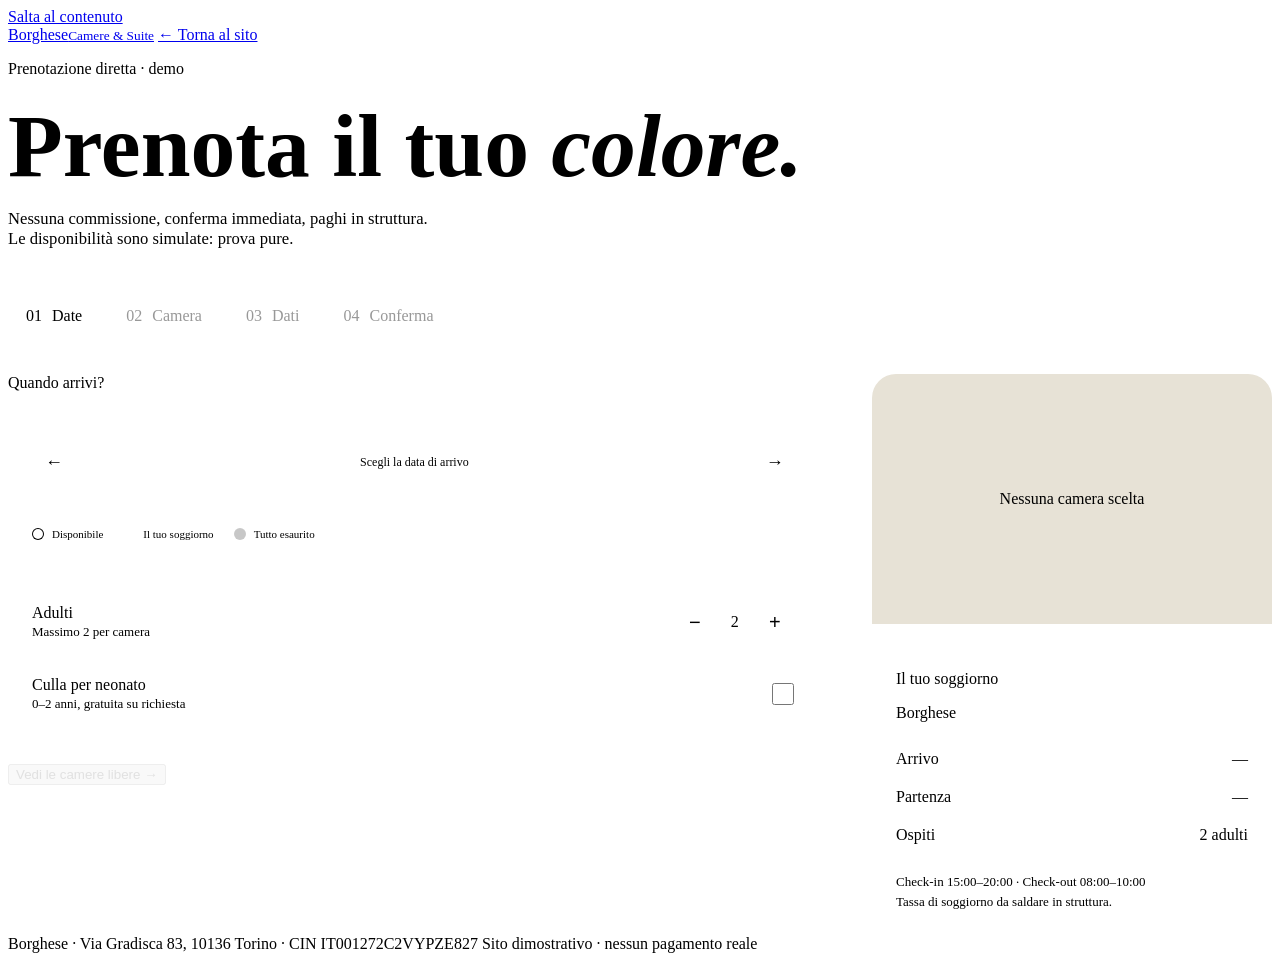
==== prenota.html @ 294fc228 "feat: add simulated direct booking flow and owner panel - 4-step booking: two-month availability cal" ====
<!doctype html>
<html lang="it">
<head>
  <meta charset="utf-8">
  <meta name="viewport" content="width=device-width, initial-scale=1">
  <title>Prenota diretto — Borghese, Torino</title>
  <meta name="description" content="Prenota direttamente una camera da Borghese a Torino: disponibilità in tempo reale, nessuna commissione, conferma immediata.">
  <meta name="theme-color" content="#f3efe6">
  <link rel="icon" href="assets/favicon.svg" type="image/svg+xml">
  <link rel="preconnect" href="https://fonts.googleapis.com">
  <link rel="preconnect" href="https://fonts.gstatic.com" crossorigin>
  <link href="https://fonts.googleapis.com/css2?family=Geist:wght@300..700&family=Geist+Mono:wght@400;500&family=Instrument+Serif:ital@0;1&display=swap" rel="stylesheet">
  <link rel="stylesheet" href="assets/css/style.css">
  <link rel="stylesheet" href="assets/css/booking.css">
  <script>document.documentElement.classList.add("js")</script>
</head>
<body class="page-booking">
  <a class="skip" href="#main">Salta al contenuto</a>
  <header class="nav is-scrolled" data-nav>
    <span class="led nav__progress" style="--p:1"></span>
    <a class="nav__logo" href="./">Borghese<small>Camere &amp; Suite</small></a>
    <a class="btn btn--ghost" href="./">← Torna al sito</a>
  </header>

  <main id="main" class="booking">
    <header class="booking__head">
      <p class="eyebrow">Prenotazione diretta · demo</p>
      <h1 class="display">Prenota il tuo <em>colore.</em></h1>
      <p class="booking__sub">Nessuna commissione, conferma immediata, paghi in struttura. Le disponibilità sono simulate: prova pure.</p>
    </header>

    <ol class="stepper" aria-label="Passaggi della prenotazione">
      <li><button type="button" data-goto="1" aria-current="step"><span class="mono">01</span> Date</button></li>
      <li><button type="button" data-goto="2" disabled><span class="mono">02</span> Camera</button></li>
      <li><button type="button" data-goto="3" disabled><span class="mono">03</span> Dati</button></li>
      <li><button type="button" data-goto="4" disabled><span class="mono">04</span> Conferma</button></li>
    </ol>

    <div class="booking__grid">
      <div class="booking__steps">
        <!-- STEP 1 -->
        <section class="step" data-step="1" aria-labelledby="s1-title">
          <h2 id="s1-title" class="step__title" tabindex="-1">Quando arrivi?</h2>
          <div class="cal" data-cal>
            <div class="cal__nav">
              <button type="button" class="cal__arrow" data-cal-prev aria-label="Mese precedente">←</button>
              <p class="cal__hint mono" data-cal-hint aria-live="polite">Scegli la data di arrivo</p>
              <button type="button" class="cal__arrow" data-cal-next aria-label="Mese successivo">→</button>
            </div>
            <div class="cal__months" data-cal-months></div>
            <ul class="cal__legend mono">
              <li><i class="lg lg--free"></i>Disponibile</li>
              <li><i class="lg lg--sel"></i>Il tuo soggiorno</li>
              <li><i class="lg lg--full"></i>Tutto esaurito</li>
            </ul>
          </div>

          <div class="guests">
            <div class="guests__row">
              <div>
                <p class="guests__label">Adulti</p>
                <p class="guests__help">Massimo 2 per camera</p>
              </div>
              <div class="stepper-num" role="group" aria-label="Numero di adulti">
                <button type="button" data-adults="-1" aria-label="Meno un adulto">−</button>
                <output data-adults-out aria-live="polite">2</output>
                <button type="button" data-adults="1" aria-label="Più un adulto">+</button>
              </div>
            </div>
            <label class="guests__row guests__row--check">
              <span><span class="guests__label">Culla per neonato</span><span class="guests__help">0–2 anni, gratuita su richiesta</span></span>
              <input type="checkbox" data-crib>
            </label>
          </div>

          <div class="step__actions">
            <button class="btn btn--xl" type="button" data-next="2" disabled>Vedi le camere libere <span aria-hidden="true">→</span></button>
          </div>
        </section>

        <!-- STEP 2 -->
        <section class="step" data-step="2" aria-labelledby="s2-title" hidden>
          <h2 id="s2-title" class="step__title" tabindex="-1">Scegli la camera</h2>
          <p class="step__lead" data-rooms-lead></p>
          <div class="rooms-pick" data-rooms-pick role="radiogroup" aria-labelledby="s2-title"></div>
          <p class="field__error" data-room-error role="alert"></p>
          <div class="step__actions">
            <button class="btn btn--ghost" type="button" data-goto="1">← Date</button>
            <button class="btn btn--xl" type="button" data-next="3" disabled>Continua <span aria-hidden="true">→</span></button>
          </div>
        </section>

        <!-- STEP 3 -->
        <section class="step" data-step="3" aria-labelledby="s3-title" hidden>
          <h2 id="s3-title" class="step__title" tabindex="-1">I tuoi dati</h2>
          <form class="form" data-form novalidate>
            <div class="field"><label for="f-first">Nome</label><input id="f-first" name="firstName" autocomplete="given-name" required><p class="field__error" data-error="firstName"></p></div>
            <div class="field"><label for="f-last">Cognome</label><input id="f-last" name="lastName" autocomplete="family-name" required><p class="field__error" data-error="lastName"></p></div>
            <div class="field"><label for="f-email">Email</label><input id="f-email" name="email" type="email" autocomplete="email" required><p class="field__error" data-error="email"></p></div>
            <div class="field"><label for="f-phone">Telefono</label><input id="f-phone" name="phone" type="tel" autocomplete="tel" placeholder="+39 …" required><p class="field__error" data-error="phone"></p></div>
            <div class="field"><label for="f-arrival">Orario di arrivo</label>
              <select id="f-arrival" name="arrival">
                <option value="15:00–16:00">15:00 – 16:00</option><option value="16:00–17:00">16:00 – 17:00</option><option value="17:00–18:00" selected>17:00 – 18:00</option><option value="18:00–19:00">18:00 – 19:00</option><option value="19:00–20:00">19:00 – 20:00</option><option value="dopo le 20:00">Dopo le 20:00 (da concordare)</option>
              </select>
            </div>
            <fieldset class="field field--full pay">
              <legend>Pagamento</legend>
              <label class="pay__opt"><input type="radio" name="payment" value="struttura" checked><span><b>In struttura</b><small>Contanti o carta al check-in</small></span></label>
              <label class="pay__opt"><input type="radio" name="payment" value="bonifico"><span><b>Bonifico anticipato</b><small>Ricevi l'IBAN via email</small></span></label>
            </fieldset>
            <div class="field field--full"><label for="f-notes">Richieste (facoltativo)</label><textarea id="f-notes" name="notes" rows="3" placeholder="Es. arrivo per un concerto all'Inalpi Arena, culla, check-in tardivo…"></textarea></div>
            <p class="field__error field--full" data-error="dates" role="alert"></p>
            <div class="step__actions field--full">
              <button class="btn btn--ghost" type="button" data-goto="2">← Camera</button>
              <button class="btn btn--xl btn--led" type="submit">Conferma prenotazione <span aria-hidden="true">→</span></button>
            </div>
          </form>
        </section>

        <!-- STEP 4 -->
        <section class="step step--done" data-step="4" aria-labelledby="s4-title" hidden tabindex="-1">
          <p class="eyebrow">Prenotazione confermata</p>
          <h2 id="s4-title" class="display" data-done-title>Grazie.</h2>
          <div class="ticket" data-ticket></div>
          <div class="step__actions">
            <a class="btn" href="#" data-ics download="borghese-prenotazione.ics">Aggiungi al calendario</a>
            <a class="btn btn--ghost" href="gestione.html">Vedi nel pannello gestore</a>
            <a class="btn btn--ghost" href="./">Torna al sito</a>
          </div>
        </section>
      </div>

      <aside class="summary" aria-label="Riepilogo" data-summary>
        <div class="summary__media" data-sum-media><span class="mono">Nessuna camera scelta</span></div>
        <div class="summary__body">
          <p class="eyebrow" data-sum-type>Il tuo soggiorno</p>
          <p class="summary__room" data-sum-room>Borghese</p>
          <dl class="summary__rows">
            <div><dt>Arrivo</dt><dd data-sum-in>—</dd></div>
            <div><dt>Partenza</dt><dd data-sum-out>—</dd></div>
            <div><dt>Ospiti</dt><dd data-sum-guests>2 adulti</dd></div>
          </dl>
          <div class="summary__price" data-sum-price hidden>
            <div class="summary__line"><span data-sum-nights></span><span data-sum-sub></span></div>
            <div class="summary__line summary__line--portal"><span>Sui portali</span><s data-sum-portal></s></div>
            <div class="summary__total"><span>Totale</span><b data-sum-total></b></div>
            <p class="summary__save"><span class="led"></span><span data-sum-save></span></p>
          </div>
          <p class="summary__note">Check-in 15:00–20:00 · Check-out 08:00–10:00<br>Tassa di soggiorno da saldare in struttura.</p>
        </div>
      </aside>
    </div>
  </main>

  <footer class="footer footer--slim">
    <div class="footer__bottom mono">
      <span>Borghese · Via Gradisca 83, 10136 Torino · CIN IT001272C2VYPZE827</span>
      <span>Sito dimostrativo · nessun pagamento reale</span>
    </div>
  </footer>

  <script src="https://cdn.jsdelivr.net/npm/gsap@3.13.0/dist/gsap.min.js" defer></script>
  <script type="module" src="assets/js/booking.js"></script>
</body>
</html>
---- assets/css/booking.css ----
/* Prenotazione (prenota.html) e area gestore (gestione.html) */
.page-booking { --range: color-mix(in srgb, var(--ink) 9%, transparent); }
.btn:disabled { opacity: 0.35; cursor: not-allowed; transform: none; }
.booking, .admin { max-width: 1440px; margin: 0 auto; padding: calc(var(--nav-h) + 7vh) var(--gutter) 10vh; }
.booking__head .display, .admin__head .display { margin: 14px 0 12px; font-size: clamp(52px, 7vw, 112px); }
.booking__sub { max-width: 52ch; margin: 0; color: var(--soft); font-size: clamp(16px, 1.3vw, 19px); }

.stepper { display: flex; flex-wrap: wrap; gap: 8px; margin: 5vh 0 4vh; padding: 0; list-style: none; }
.stepper button { display: inline-flex; align-items: center; gap: 10px; min-height: 44px; padding: 0 18px; border: 1px solid var(--line); border-radius: 99px; background: transparent; color: inherit; font: 500 14px var(--sans); cursor: pointer; transition: background-color 0.3s, color 0.3s; }
.stepper button[aria-current="step"] { border-color: var(--ink); background: var(--ink); color: var(--paper); }
.stepper button:disabled { opacity: 0.4; cursor: not-allowed; }

.booking__grid { display: grid; grid-template-columns: minmax(0, 1fr) minmax(300px, 400px); gap: 4vw; align-items: start; }
.step__title { margin: 0 0 24px; font: 400 clamp(36px, 4vw, 56px) / 1 var(--serif); outline: none; }
.step__lead { margin: -10px 0 24px; color: var(--soft); }
.step__actions { display: flex; flex-wrap: wrap; align-items: center; gap: 12px; margin-top: 32px; }

/* ---------- calendario */
.cal, .guests { border: 1px solid var(--line); border-radius: 24px; background: var(--paper-2); }
.cal { padding: 24px; }
.cal__nav { display: flex; align-items: center; justify-content: space-between; gap: 12px; }
.cal__arrow { width: 44px; height: 44px; border: 1px solid var(--line); border-radius: 50%; background: transparent; color: inherit; font-size: 18px; cursor: pointer; }
.cal__arrow:disabled { opacity: 0.3; cursor: not-allowed; }
.cal__hint { margin: 0; font-size: 12px; text-align: center; }
.cal__filter { display: flex; flex-wrap: wrap; align-items: center; gap: 8px; margin: 16px 0 0; font-size: 14px; }
.cal__filter i { width: 12px; height: 12px; border-radius: 50%; box-shadow: inset 0 0 0 1px var(--line); }
.cal__filter button { min-height: 44px; padding: 0 4px; border: 0; background: none; color: inherit; font: inherit; text-decoration: underline; cursor: pointer; }
.cal__months { display: grid; grid-template-columns: repeat(auto-fit, minmax(250px, 1fr)); gap: 36px; margin-top: 20px; }
.month__title { margin: 0 0 14px; font: 400 26px/1 var(--serif); text-transform: capitalize; }
.month__grid { display: grid; grid-template-columns: repeat(7, 1fr); row-gap: 2px; }
.month__grid span { padding-bottom: 8px; color: var(--soft); font: 500 11px var(--mono); text-align: center; }
.day { position: relative; aspect-ratio: 1; min-height: 40px; border: 0; border-radius: 0; background: transparent; color: inherit; font: 500 14px var(--sans); cursor: pointer; }
.day:hover:not(:disabled) { border-radius: 50%; background: var(--range); }
.day:disabled { color: color-mix(in srgb, currentColor 30%, transparent); cursor: default; }
.day.is-full { color: color-mix(in srgb, currentColor 32%, transparent); text-decoration: line-through; }
.day.is-blocked { color: color-mix(in srgb, currentColor 40%, transparent); }
.day.is-range, .day.is-preview { border-radius: 0; background: var(--range); }
.day.is-start, .day.is-end { border-radius: 50%; background: var(--ink); color: var(--paper); text-decoration: none; }
.day.is-today::after { content: ""; position: absolute; left: 50%; bottom: 5px; width: 4px; height: 4px; margin-left: -2px; border-radius: 50%; background: currentColor; }
.cal__legend { display: flex; flex-wrap: wrap; gap: 20px; margin: 24px 0 0; padding: 0; list-style: none; font-size: 11px; }
.lg { display: inline-block; width: 12px; height: 12px; margin-right: 8px; border-radius: 50%; vertical-align: -2px; }
.lg--free { box-shadow: inset 0 0 0 1px currentColor; }
.lg--sel { background: var(--ink); }
.lg--full { background: color-mix(in srgb, currentColor 22%, transparent); }

.guests { margin-top: 16px; padding: 4px 24px; }
.guests__row { display: flex; justify-content: space-between; align-items: center; gap: 16px; padding: 16px 0; }
.guests__row + .guests__row { border-top: 1px solid var(--line); }
.guests__row--check { cursor: pointer; }
.guests__row input[type="checkbox"] { width: 22px; height: 22px; accent-color: var(--ink); }
.guests__label { display: block; margin: 0; font-weight: 500; }
.guests__help { display: block; margin: 2px 0 0; color: var(--soft); font-size: 13px; }
.stepper-num { display: flex; align-items: center; gap: 14px; }
.stepper-num button { width: 44px; height: 44px; border: 1px solid var(--line); border-radius: 50%; background: transparent; color: inherit; font-size: 20px; cursor: pointer; }
.stepper-num output { min-width: 1ch; font: 400 30px/1 var(--serif); text-align: center; }

/* ---------- scelta camera */
.rooms-pick { display: grid; gap: 12px; }
.pick {
  position: relative; display: grid; grid-template-columns: 128px minmax(0, 1fr) auto; align-items: center; gap: 20px;
  padding: 12px 24px 12px 12px; border: 1px solid var(--line); border-radius: 20px; background: var(--paper-2); cursor: pointer;
  transition: background-color 0.5s var(--ease), border-color 0.3s, transform 0.5s var(--ease);
}
.pick input { position: absolute; opacity: 0; pointer-events: none; }
.pick:has(input:focus-visible) { outline: 2px solid #2563eb; outline-offset: 3px; }
.pick:hover:not(.is-disabled) { transform: translateX(4px); }
.pick:has(input:checked) { border-color: var(--ink); background: color-mix(in srgb, var(--room) 48%, var(--paper-2)); }
.pick__img { aspect-ratio: 4 / 3; overflow: hidden; border-radius: 12px; }
.pick__img img { width: 100%; height: 100%; object-fit: cover; }
.pick__name { display: block; font: 400 36px/1 var(--serif); }
.pick__type { display: block; margin-top: 6px; font-size: 11px; }
.pick__status { display: inline-block; margin-top: 10px; padding: 4px 9px; border-radius: 99px; background: color-mix(in srgb, var(--room) 55%, var(--paper-2)); font-size: 10px; }
.pick__price { text-align: right; }
.pick__price b { display: block; font: 400 34px/1 var(--serif); }
.pick__price small { color: var(--soft); font-size: 12px; }
.pick.is-disabled { opacity: 0.45; cursor: not-allowed; }
.pick.is-disabled .pick__status { background: transparent; box-shadow: inset 0 0 0 1px var(--line); }

/* ---------- form */
.form { display: grid; grid-template-columns: 1fr 1fr; gap: 18px 16px; }
.field { display: flex; flex-direction: column; gap: 6px; min-width: 0; margin: 0; padding: 0; border: 0; }
.field--full { grid-column: 1 / -1; }
.field label, .field legend { padding: 0; font: 500 12px var(--mono); letter-spacing: 0.06em; text-transform: uppercase; }
.field input, .field select, .field textarea { min-height: 52px; padding: 14px 16px; border: 1px solid var(--line); border-radius: 14px; background: var(--paper-2); color: var(--ink); font: 400 16px/1.3 var(--sans); }
.field textarea { resize: vertical; }
.field input:focus, .field select:focus, .field textarea:focus { border-color: var(--ink); }
.field [aria-invalid="true"] { border-color: #b42318; }
.field__error { margin: 0; color: #b42318; font-size: 13px; }
.field__error:empty { display: none; }
.pay { display: block; }
.pay legend { margin-bottom: 4px; }
.pay__opt { display: inline-flex; align-items: flex-start; gap: 12px; width: calc(50% - 6px); margin-top: 8px; padding: 16px; border: 1px solid var(--line); border-radius: 14px; background: var(--paper-2); cursor: pointer; vertical-align: top; }
.pay__opt + .pay__opt { margin-left: 8px; }
.pay__opt:has(input:checked) { border-color: var(--ink); box-shadow: inset 0 0 0 1px var(--ink); }
.pay__opt input { width: 18px; height: 18px; margin: 2px 0 0; accent-color: var(--ink); }
.pay__opt b { display: block; font-weight: 500; }
.pay__opt small { display: block; color: var(--soft); font-size: 13px; }

/* ---------- riepilogo */
.summary { position: sticky; top: calc(var(--nav-h) + 24px); overflow: hidden; border: 1px solid var(--line); border-radius: 24px; background: var(--paper-2); }
.summary__media { display: grid; place-items: center; aspect-ratio: 16 / 10; background: var(--room, #e7e2d6); transition: background-color 0.6s var(--ease); }
.summary__media img { width: 100%; height: 100%; object-fit: cover; }
.summary__body { padding: 24px; border-top: 6px solid var(--room, transparent); }
.summary__room { margin: 6px 0 18px; font: 400 44px/1 var(--serif); }
.summary__rows { margin: 0; }
.summary__rows div { display: flex; justify-content: space-between; gap: 12px; padding: 10px 0; border-top: 1px solid var(--line); }
.summary__rows dt { color: var(--soft); }
.summary__rows dd { margin: 0; font-weight: 500; text-align: right; }
.summary__price { margin-top: 8px; padding-top: 12px; border-top: 1px solid var(--ink); }
.summary__line { display: flex; justify-content: space-between; padding: 5px 0; font-size: 15px; }
.summary__line--portal { color: var(--soft); }
.summary__total { display: flex; justify-content: space-between; align-items: baseline; padding: 10px 0 4px; }
.summary__total span { font-weight: 500; }
.summary__total b { font: 400 48px/1 var(--serif); }
.summary__save { display: flex; flex-direction: column; gap: 8px; margin: 8px 0 0; font-weight: 500; }
.summary__save .led { height: 3px; border-radius: 3px; }
.summary__note { margin: 18px 0 0; color: var(--soft); font-size: 13px; line-height: 1.5; }

/* ---------- conferma */
.step--done { outline: none; }
.step--done .display { margin: 12px 0 28px; font-size: clamp(56px, 7vw, 110px); }
.ticket { position: relative; max-width: 580px; overflow: hidden; padding: 30px 30px 26px 40px; border: 1px solid var(--line); border-radius: 24px; background: var(--paper-2); box-shadow: 0 40px 80px -40px rgba(22, 24, 26, 0.35); }
.ticket::before { content: ""; position: absolute; inset: 0 auto 0 0; width: 12px; background: var(--room); }
.ticket .led { position: absolute; inset: 0 0 auto; height: 3px; }
.ticket__code { margin: 0 0 18px; font: 400 clamp(46px, 6vw, 76px) / 1 var(--serif); letter-spacing: 0.02em; }
.ticket dl { margin: 0; }
.ticket dl div { display: flex; justify-content: space-between; gap: 16px; padding: 10px 0; border-top: 1px dashed color-mix(in srgb, currentColor 25%, transparent); }
.ticket dt { color: var(--soft); }
.ticket dd { margin: 0; font-weight: 500; text-align: right; }
.ticket__note { margin: 16px 0 0; color: var(--soft); font-size: 13px; }

.footer--slim { padding: 24px var(--gutter); }
.footer--slim .footer__bottom { padding-top: 0; border-top: 0; }

/* ---------- area gestore */
.admin__head { display: flex; flex-wrap: wrap; justify-content: space-between; align-items: flex-end; gap: 24px; }
.admin__actions { display: flex; flex-wrap: wrap; gap: 12px; }
.admin h2 { margin: 7vh 0 18px; font: 400 clamp(32px, 3.4vw, 48px) / 1 var(--serif); }
.kpis { display: grid; grid-template-columns: repeat(4, minmax(0, 1fr)); gap: 12px; margin-top: 5vh; }
.kpi { position: relative; overflow: hidden; padding: 24px; border: 1px solid var(--line); border-radius: 20px; background: var(--paper-2); }
.kpi b { display: block; margin: 14px 0 6px; font: 400 clamp(44px, 4.4vw, 66px) / 1 var(--serif); }
.kpi small { color: var(--soft); font-size: 13px; }
.kpi--led { background: var(--ink); color: var(--paper); }
.kpi--led .led { position: absolute; inset: 0 0 auto; height: 3px; }

.plan { overflow-x: auto; border: 1px solid var(--line); border-radius: 20px; background: var(--paper-2); }
.plan__grid { display: grid; grid-template-columns: 150px repeat(var(--days), minmax(40px, 1fr)); min-width: calc(150px + var(--days) * 40px); }
.plan__corner { padding: 12px 16px; font: 500 11px var(--mono); text-transform: uppercase; }
.plan__day { padding: 10px 0; border-left: 1px solid var(--line); font: 500 10px var(--mono); text-align: center; text-transform: uppercase; }
.plan__day b { display: block; font: 400 20px/1.1 var(--serif); }
.plan__day.is-weekend, .plan__cell.is-weekend { background: color-mix(in srgb, var(--ink) 4%, transparent); }
.plan__day.is-today { background: color-mix(in srgb, #ffc371 35%, transparent); }
.plan__room { display: flex; align-items: center; gap: 10px; min-height: 72px; padding: 0 16px; border-top: 1px solid var(--line); font: 400 24px/1 var(--serif); }
.plan__room i { width: 14px; height: 14px; border-radius: 50%; background: var(--room); box-shadow: inset 0 0 0 1px var(--line); }
.plan__cell { border-top: 1px solid var(--line); border-left: 1px solid var(--line); }
.plan__bar {
  z-index: 1; display: flex; flex-direction: column; justify-content: center; align-self: center; height: 50px; margin: 0 3px; padding: 0 10px; overflow: hidden;
  border-radius: 10px; background: var(--room); color: var(--room-fg, var(--ink)); font: 500 12px/1.2 var(--sans); white-space: nowrap;
}
.plan__bar small { font: 500 9px var(--mono); letter-spacing: 0.04em; text-transform: uppercase; opacity: 0.75; }
.plan__bar--ota { background-image: repeating-linear-gradient(135deg, transparent 0 7px, rgba(22, 24, 26, 0.08) 7px 14px); }
.plan__bar--web { box-shadow: inset 0 0 0 2px var(--ink); }
.plan__legend { display: flex; flex-wrap: wrap; gap: 20px; margin: 14px 0 0; padding: 0; list-style: none; font-size: 11px; }
.plan__legend i { display: inline-block; width: 22px; height: 12px; margin-right: 8px; border-radius: 4px; background: var(--cipria); vertical-align: -2px; }
.plan__legend .lg-ota { background-image: repeating-linear-gradient(135deg, transparent 0 4px, rgba(22, 24, 26, 0.15) 4px 8px); }
.plan__legend .lg-web { box-shadow: inset 0 0 0 2px var(--ink); }

.table-wrap { overflow-x: auto; border: 1px solid var(--line); border-radius: 20px; background: var(--paper-2); }
.table { width: 100%; border-collapse: collapse; font-size: 14px; }
.table th { padding: 14px 16px; color: var(--soft); font: 500 11px var(--mono); letter-spacing: 0.04em; text-align: left; text-transform: uppercase; }
.table td { padding: 12px 16px; border-top: 1px solid var(--line); white-space: nowrap; }
.table td:first-child { font-family: var(--mono); font-size: 13px; }
.swatch { display: inline-block; width: 10px; height: 10px; margin-right: 8px; border-radius: 50%; background: var(--room); box-shadow: inset 0 0 0 1px var(--line); }
.badge { display: inline-block; padding: 3px 9px; border-radius: 99px; box-shadow: inset 0 0 0 1px var(--line); font: 500 11px var(--mono); }
.badge--web { background: var(--ink); color: var(--paper); box-shadow: none; }
.is-cancelled td { color: var(--soft); text-decoration: line-through; }
.is-cancelled td:last-child { text-decoration: none; }
.link-btn { min-height: 44px; padding: 0; border: 0; background: none; color: #b42318; font: inherit; text-decoration: underline; cursor: pointer; }
.empty { padding: 32px; color: var(--soft); text-align: center; }

@media (max-width: 1000px) {
  .booking__grid { grid-template-columns: 1fr; }
  .summary { position: static; }
  .kpis { grid-template-columns: 1fr 1fr; }
}
@media (max-width: 720px) {
  .cal { padding: 16px; }
  .guests { padding: 4px 16px; }
  .pick { grid-template-columns: 92px minmax(0, 1fr); padding-right: 16px; }
  .pick__price { grid-column: 1 / -1; text-align: left; display: flex; align-items: baseline; gap: 10px; }
  .pick__price b { display: inline; }
  .form { grid-template-columns: 1fr; }
  .pay__opt { width: 100%; }
  .pay__opt + .pay__opt { margin-left: 0; }
  .step__actions .btn--xl { width: 100%; }
}
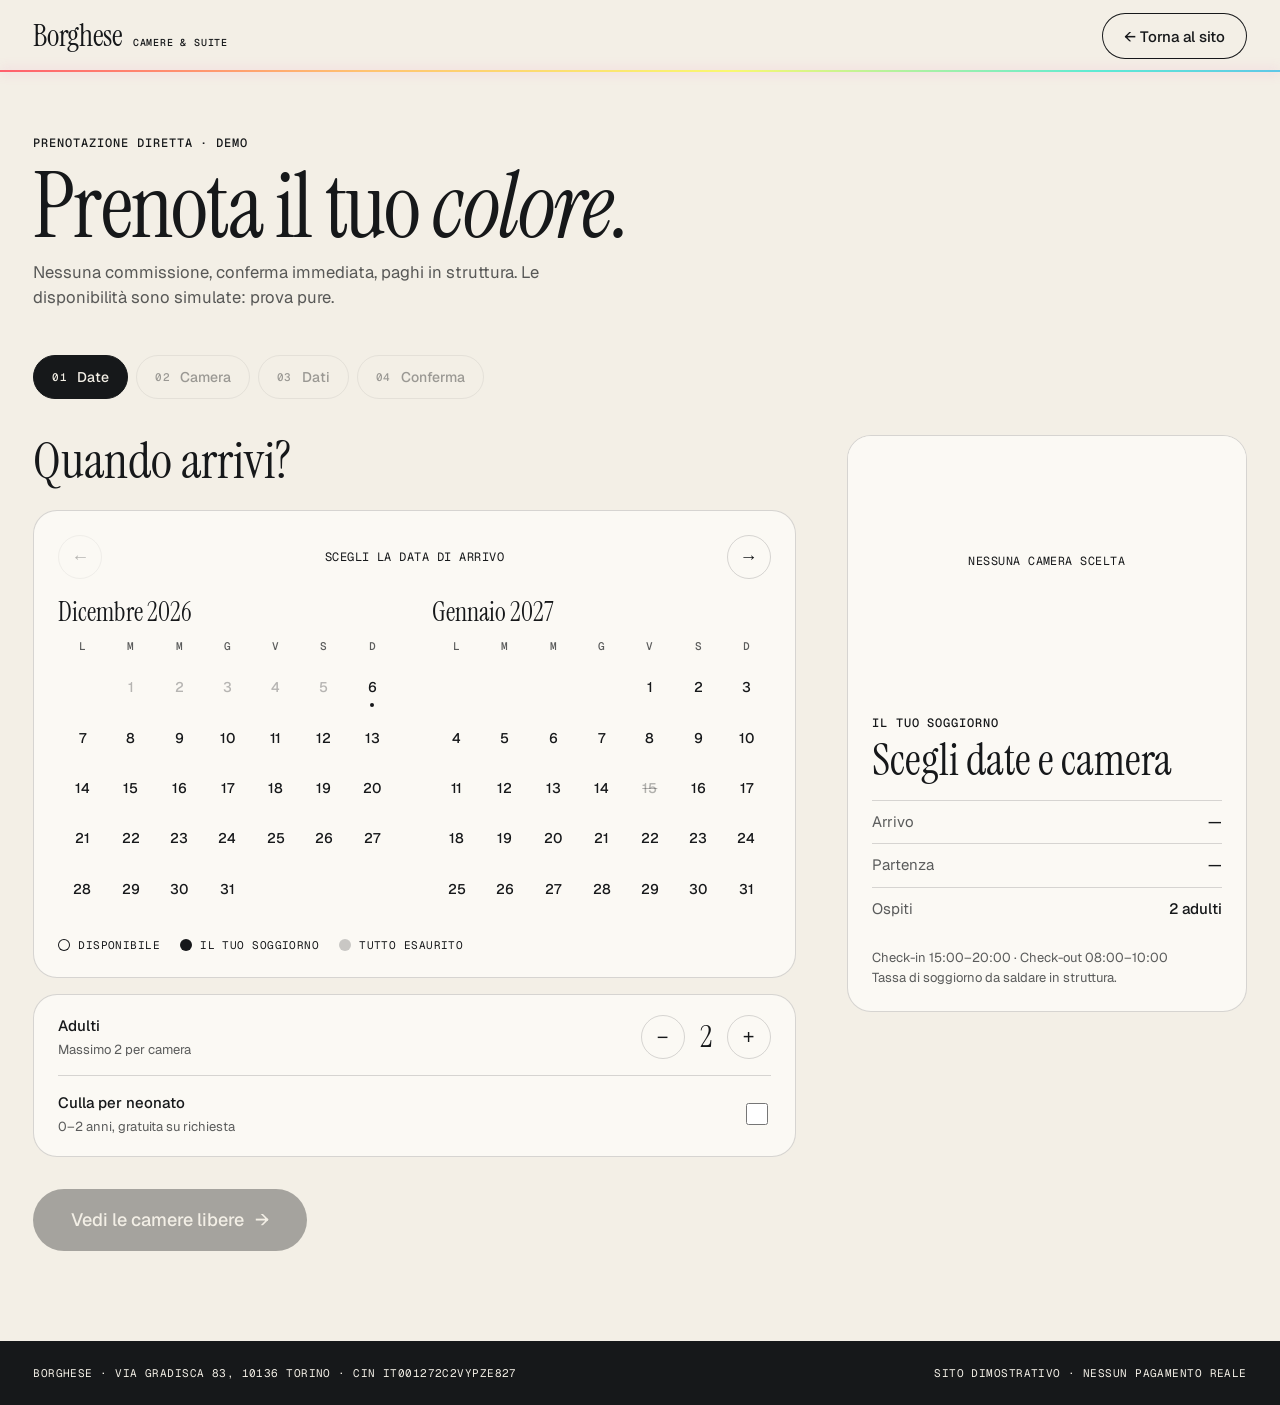
==== commit 56ac90a3: "feat: mobile booking polish Single-line scrollable stepper, tighter header, compact summary image an" ====
--- a/prenota.html
+++ b/prenota.html
@@ -130,7 +130,7 @@
         </section>
       </div>
 
-      <aside class="summary" aria-label="Riepilogo" data-summary>
+      <aside class="summary" id="riepilogo" aria-label="Riepilogo" data-summary>
         <div class="summary__media" data-sum-media><span class="mono">Nessuna camera scelta</span></div>
         <div class="summary__body">
           <p class="eyebrow" data-sum-type>Il tuo soggiorno</p>
@@ -152,6 +152,8 @@
     </div>
   </main>
 
+  <a class="mobile-total" href="#riepilogo" data-mobile-total hidden><span data-mt-label></span><b data-mt-total></b></a>
+
   <footer class="footer footer--slim">
     <div class="footer__bottom mono">
       <span>Borghese · Via Gradisca 83, 10136 Torino · CIN IT001272C2VYPZE827</span>
--- a/assets/css/style.css
+++ b/assets/css/style.css
@@ -0,0 +1,344 @@
+/* Borghese — design tokens + home. Prenotazione e gestione in booking.css */
+:root {
+  --paper: #f3efe6;
+  --paper-2: #fbf9f4;
+  --ink: #16181a;
+  --line: color-mix(in srgb, currentColor 16%, transparent);
+  --soft: color-mix(in srgb, currentColor 70%, transparent);
+  --salvia: #c9d8c1;
+  --turchese: #86cfd8;
+  --cipria: #efcfc7;
+  --ardesia: #3b4349;
+  --rovere: #c49a6c;
+  --led: linear-gradient(90deg, #ff5f6d, #ffc371, #f9f871, #5eead4, #60a5fa, #a78bfa, #f472b6, #ff5f6d);
+  --serif: "Instrument Serif", "Times New Roman", serif;
+  --sans: "Geist", system-ui, -apple-system, sans-serif;
+  --mono: "Geist Mono", ui-monospace, "SF Mono", monospace;
+  --ease: cubic-bezier(0.19, 1, 0.22, 1);
+  --gutter: clamp(16px, 2.6vw, 40px);
+  --nav-h: 72px;
+  --radius: 6px;
+}
+
+*, *::before, *::after { box-sizing: border-box; }
+html { background: var(--paper); -webkit-text-size-adjust: 100%; }
+body {
+  margin: 0;
+  font: 400 clamp(15px, 1.05vw, 17px) / 1.5 var(--sans);
+  color: var(--ink);
+  background: var(--paper);
+  -webkit-font-smoothing: antialiased;
+  overflow-x: clip;
+}
+img { display: block; max-width: 100%; height: auto; }
+figure { margin: 0; }
+a { color: inherit; }
+::selection { background: #ffc371; color: var(--ink); }
+:focus-visible { outline: 2px solid #2563eb; outline-offset: 3px; border-radius: 4px; }
+
+.sr-only { position: absolute; width: 1px; height: 1px; overflow: hidden; clip-path: inset(50%); white-space: nowrap; }
+.skip { position: fixed; top: 8px; left: 8px; z-index: 200; padding: 10px 16px; background: var(--ink); color: var(--paper); border-radius: 99px; transform: translateY(-200%); }
+.skip:focus { transform: none; }
+
+.eyebrow { margin: 0; font: 500 12px/1.4 var(--mono); letter-spacing: 0.08em; text-transform: uppercase; }
+.mono { font-family: var(--mono); font-size: 0.78em; letter-spacing: 0.04em; text-transform: uppercase; }
+.display { margin: 0; font: 400 clamp(44px, 7.4vw, 128px) / 0.92 var(--serif); letter-spacing: -0.02em; }
+.display em, .hero__lead em { font-style: italic; }
+.dot { display: inline-block; width: 8px; height: 8px; margin-left: 8px; border-radius: 50%; background: var(--dot, currentColor); vertical-align: middle; }
+
+/* LED strip: il filo di luce sopra le testiere, usato come motivo grafico */
+.led { display: block; height: 2px; background: var(--led); background-size: 200% 100%; animation: led 6s linear infinite; box-shadow: 0 0 12px rgba(244, 114, 182, 0.45); }
+@keyframes led { to { background-position: -200% 0; } }
+
+/* ---------- buttons */
+.btn {
+  display: inline-flex; align-items: center; justify-content: center; gap: 0.6em;
+  min-height: 46px; padding: 0.95em 1.45em; border: 0; border-radius: 99px;
+  background: var(--ink); color: var(--paper);
+  font: 500 15px/1 var(--sans); text-decoration: none; white-space: nowrap; cursor: pointer;
+  transition: transform 0.5s var(--ease), background-color 0.3s, color 0.3s;
+}
+.btn:hover { transform: translateY(-2px); }
+.btn span { transition: transform 0.5s var(--ease); }
+.btn:hover span { transform: translateX(4px); }
+.btn--light { background: var(--paper); color: var(--ink); }
+.btn--ghost { background: transparent; color: inherit; box-shadow: inset 0 0 0 1px currentColor; }
+.btn--xl { font-size: 18px; padding: 1.2em 2.1em; }
+.btn--led {
+  border: 2px solid transparent;
+  background: linear-gradient(var(--ink), var(--ink)) padding-box, var(--led) border-box;
+  background-size: auto, 200% 100%;
+  animation: led-border 6s linear infinite;
+}
+@keyframes led-border { to { background-position: 0 0, -200% 0; } }
+
+/* ---------- loader */
+.loader { display: none; }
+.js .loader {
+  position: fixed; inset: 0; z-index: 100; display: grid; place-items: center;
+  background: var(--ink); color: var(--paper);
+  animation: loader-safety 0s 5s forwards; /* se i CDN non rispondono il sito resta usabile */
+}
+@keyframes loader-safety { to { visibility: hidden; opacity: 0; } }
+.loader__word { font: 400 clamp(64px, 14vw, 220px) / 1 var(--serif); letter-spacing: -0.02em; }
+.loader__count { position: absolute; left: var(--gutter); bottom: 28px; font: 400 clamp(40px, 6vw, 96px) / 1 var(--serif); }
+.loader__led { position: absolute; left: 0; right: 0; bottom: 0; height: 3px; transform-origin: left; }
+
+/* ---------- cursor (solo desktop) */
+.cursor {
+  position: fixed; top: 0; left: 0; z-index: 90; width: 12px; height: 12px; margin: -6px 0 0 -6px;
+  display: grid; place-items: center; border-radius: 50%; background: var(--ink); color: var(--paper);
+  pointer-events: none; opacity: 0;
+  transition: width 0.5s var(--ease), height 0.5s var(--ease), margin 0.5s var(--ease), opacity 0.3s;
+}
+.cursor.is-on { opacity: 1; }
+.cursor.is-label { width: 92px; height: 92px; margin: -46px 0 0 -46px; }
+.cursor__label { font: 500 11px/1 var(--mono); letter-spacing: 0.06em; text-transform: uppercase; opacity: 0; transition: opacity 0.3s; }
+.cursor.is-label .cursor__label { opacity: 1; }
+@media (hover: none), (pointer: coarse) { .cursor { display: none; } }
+
+/* ---------- nav */
+.nav {
+  position: fixed; inset: 0 0 auto; z-index: 50; height: var(--nav-h);
+  display: flex; align-items: center; gap: 32px; padding: 0 var(--gutter);
+  transition: transform 0.6s var(--ease), background-color 0.4s;
+}
+.nav.is-scrolled { background: color-mix(in srgb, var(--paper) 80%, transparent); backdrop-filter: blur(14px) saturate(1.3); -webkit-backdrop-filter: blur(14px) saturate(1.3); }
+.nav.is-hidden:not(:focus-within) { transform: translateY(-100%); }
+.nav__progress { position: absolute; left: 0; right: 0; bottom: 0; transform: scaleX(var(--p, 0)); transform-origin: left; }
+.nav__logo { display: flex; align-items: baseline; gap: 10px; margin-right: auto; font: 400 30px/1 var(--serif); text-decoration: none; letter-spacing: -0.01em; }
+.nav__logo small { font: 500 10px/1 var(--mono); letter-spacing: 0.08em; text-transform: uppercase; }
+.nav__links { display: flex; gap: 28px; font-size: 14px; }
+.nav__links a { position: relative; text-decoration: none; padding: 6px 0; }
+.nav__links a::after { content: ""; position: absolute; left: 0; right: 0; bottom: 0; height: 1px; background: currentColor; transform: scaleX(0); transform-origin: right; transition: transform 0.5s var(--ease); }
+.nav__links a:hover::after { transform: scaleX(1); transform-origin: left; }
+.nav__burger { display: none; min-height: 44px; padding: 0 18px; border: 1px solid currentColor; border-radius: 99px; background: transparent; color: inherit; font: 500 14px/1 var(--sans); cursor: pointer; }
+
+.menu { position: fixed; inset: 0; z-index: 45; display: flex; align-items: flex-end; padding: calc(var(--nav-h) + 24px) var(--gutter) 48px; background: var(--ink); color: var(--paper); }
+.menu[hidden] { display: none; }
+.menu nav { display: flex; flex-direction: column; gap: 6px; }
+.menu a { font: 400 clamp(44px, 12vw, 80px) / 1 var(--serif); text-decoration: none; }
+.menu .menu__book { margin-top: 24px; font: 500 18px/1 var(--sans); }
+body.menu-open .nav { color: var(--paper); background: transparent; backdrop-filter: none; }
+
+.mobile-book { display: none; }
+
+/* ---------- hero */
+.hero { position: relative; height: 100svh; min-height: 560px; overflow: hidden; background: var(--hero-tint, #dfe8da); transition: background-color 1.4s var(--ease); }
+/* Arco (i portici di Torino). GSAP anima solo --rise (1 = chiuso, intro) e --open (1 = schermo pieno, scroll). */
+.hero__media {
+  position: absolute; inset: 0; z-index: 1;
+  --w: min(28vw, 520px); --t: 17svh; --b: 23svh;
+  --rise: 0; --open: 0;
+  --k: calc(1 - var(--open));
+  clip-path: inset(
+    calc((var(--t) + (100svh - var(--t) - var(--b)) * var(--rise)) * var(--k))
+    calc((100vw - var(--w)) / 2 * var(--k))
+    calc(var(--b) * var(--k))
+    round calc(var(--w) / 2 * var(--k)) calc(var(--w) / 2 * var(--k)) 0 0
+  );
+}
+.hero__media img { position: absolute; inset: 0; width: 100%; height: 100%; object-fit: cover; opacity: 0; transform: scale(1.08); transition: opacity 1.4s var(--ease), transform 7s linear; }
+.hero__media img.is-active { opacity: 1; transform: scale(1); }
+.hero__top { position: absolute; z-index: 3; top: calc(var(--nav-h) + 20px); left: var(--gutter); right: var(--gutter); display: flex; justify-content: space-between; align-items: flex-start; }
+.hero__room { text-align: right; }
+.hero__room b { font: 400 22px/1 var(--serif); text-transform: none; letter-spacing: 0; margin-left: 6px; }
+/* difference: inchiostro sul colore pieno, negativo sopra la foto */
+.hero__title { position: absolute; z-index: 2; left: 0; right: 0; bottom: -0.1em; margin: 0; text-align: center; pointer-events: none; mix-blend-mode: difference; }
+.hero__word { display: block; font: 400 25.4vw/0.8 var(--serif); letter-spacing: -0.035em; color: var(--paper); white-space: nowrap; }
+.hero__foot { position: absolute; z-index: 3; left: var(--gutter); right: var(--gutter); bottom: calc(20.5vw + 12px); display: flex; justify-content: space-between; align-items: flex-end; gap: 24px; }
+.hero__intro { max-width: min(30vw, 420px); }
+.hero__lead { margin: 0 0 20px; font: 400 clamp(26px, 2.4vw, 38px) / 1.05 var(--serif); }
+.score { display: inline-flex; align-items: center; gap: 12px; text-decoration: none; }
+.score b { font: 400 52px/1 var(--serif); }
+.score span { font: 500 11px/1.35 var(--mono); letter-spacing: 0.06em; text-transform: uppercase; }
+
+.quickbook {
+  display: grid; grid-template-columns: 1fr 1fr; gap: 6px; width: min(30vw, 440px); padding: 8px; border-radius: 22px;
+  background: color-mix(in srgb, var(--paper-2) 82%, transparent); backdrop-filter: blur(12px); -webkit-backdrop-filter: blur(12px);
+}
+.quickbook label { display: flex; flex-direction: column; gap: 4px; padding: 10px 14px; border-radius: 14px; background: var(--paper-2); cursor: pointer; }
+.quickbook label span { font-size: 10px; }
+.quickbook input, .quickbook select { min-height: 26px; padding: 0; border: 0; background: transparent; color: var(--ink); font: 500 15px/1.2 var(--sans); }
+.quickbook .btn { min-height: 100%; border-radius: 14px; }
+
+/* ---------- marquee */
+.marquee { overflow: hidden; padding: 26px 0; background: var(--ink); color: var(--paper); }
+.marquee__track { display: flex; width: max-content; }
+.js .marquee__track { animation: marquee 48s linear infinite; }
+.marquee p { margin: 0; padding-right: 0.6em; font: 400 clamp(32px, 4.2vw, 64px) / 1.1 var(--serif); white-space: nowrap; }
+.marquee b { display: inline-block; margin: 0 0.5em; padding: 0.5em 0.9em; border: 1px solid rgba(243, 239, 230, 0.3); border-radius: 99px; font: 400 clamp(11px, 0.95vw, 14px) / 1 var(--mono); letter-spacing: 0.06em; vertical-align: middle; }
+.marquee .dot { width: 0.22em; height: 0.22em; margin: 0 0.45em; background: var(--led); background-size: 800% 100%; }
+@keyframes marquee { to { transform: translateX(-50%); } }
+
+/* ---------- manifesto */
+.manifesto { padding: 18vh var(--gutter); }
+.manifesto__text { max-width: 1500px; margin: 4vh 0 0; font: 400 clamp(34px, 5.2vw, 86px) / 1.02 var(--serif); letter-spacing: -0.015em; text-indent: 18vw; }
+.manifesto__text * { text-indent: 0; } /* le parole divise da SplitText ereditano l'indent */
+.pill { display: inline-block; width: 1.9em; height: 0.9em; margin: 0 0.06em; overflow: hidden; border-radius: 99px; vertical-align: -0.06em; }
+.pill img { width: 100%; height: 100%; object-fit: cover; }
+
+/* ---------- rooms: lo sfondo prende il colore della camera in vista */
+.rooms { --bg: var(--paper); --fg: var(--ink); background: var(--bg); color: var(--fg); }
+.rooms__head { padding: 12vh var(--gutter) 4vh; display: flex; justify-content: space-between; align-items: flex-end; gap: 24px; flex-direction: row-reverse; }
+.room { display: grid; grid-template-columns: minmax(0, 5fr) minmax(0, 7fr); gap: 5vw; min-height: 100vh; padding: 8vh var(--gutter) 16vh; }
+.room__text { position: sticky; top: calc(var(--nav-h) + 5vh); align-self: start; }
+.room__index { margin: 0; }
+.room__name { margin: 0.12em 0 0.18em; font: 400 clamp(84px, 12.5vw, 220px) / 0.82 var(--serif); letter-spacing: -0.035em; }
+.room__type { margin: 0 0 1.8em; }
+.room__blurb { max-width: 34ch; margin: 0; font-size: clamp(17px, 1.35vw, 21px); line-height: 1.45; }
+.chips { display: flex; flex-wrap: wrap; gap: 8px; margin: 1.8em 0 2.4em; padding: 0; list-style: none; }
+.chips li { padding: 0.45em 0.95em; border: 1px solid color-mix(in srgb, currentColor 35%, transparent); border-radius: 99px; font-size: 13px; }
+.room__book { display: flex; flex-wrap: wrap; align-items: center; gap: 20px 28px; }
+.room__price { margin: 0; font: 400 42px/1 var(--serif); }
+.room__price .mono { font-size: 11px; }
+.room__media { display: grid; grid-template-columns: 1fr 1fr; gap: 1.6vw; align-items: start; }
+.room__main { grid-column: 1 / -1; aspect-ratio: 4 / 3; overflow: hidden; border-radius: var(--radius); }
+.room__main img { width: 100%; height: 118%; object-fit: cover; }
+.room__sub { aspect-ratio: 4 / 5; overflow: hidden; border-radius: var(--radius); }
+.room__sub:nth-child(2) { border-radius: 50vw 50vw var(--radius) var(--radius); } /* arco: i portici di Torino */
+.room__sub:nth-child(3) { margin-top: 14vh; }
+.room__sub img { width: 100%; height: 100%; object-fit: cover; }
+
+/* ---------- details: galleria orizzontale */
+.details { --h: min(56svh, 34vw); padding: 14vh 0 12vh; overflow: hidden; }
+.details__head { display: grid; grid-template-columns: 1fr auto; align-items: end; gap: 16px 24px; padding: 0 var(--gutter); }
+.details__head .eyebrow { grid-column: 1 / -1; }
+.details__track { display: flex; gap: 2vw; width: max-content; margin: 6vh 0 0; padding: 0 var(--gutter); list-style: none; }
+.tile figure { height: var(--h); aspect-ratio: 4 / 3; overflow: hidden; border-radius: var(--radius); }
+.tile--tall figure { aspect-ratio: 3 / 4; }
+.tile img { width: 100%; height: 100%; object-fit: cover; transition: transform 1.2s var(--ease); }
+.tile:hover img { transform: scale(1.05); }
+.tile figcaption { display: flex; gap: 12px; margin-top: 14px; font-size: 15px; }
+
+/* ---------- terrace */
+.terrace { position: relative; }
+.terrace__media { position: relative; height: 100svh; overflow: hidden; }
+.js .terrace__media { clip-path: inset(10% 12% round 14px); }
+.terrace__media img { width: 100%; height: 100%; object-fit: cover; }
+.terrace__media::after { content: ""; position: absolute; inset: 0; background: linear-gradient(180deg, transparent 45%, rgba(10, 12, 14, 0.62)); }
+.terrace__copy { position: absolute; left: var(--gutter); right: var(--gutter); bottom: 8svh; z-index: 2; max-width: 44rem; color: var(--paper); }
+.terrace__copy .display { margin: 16px 0; }
+.terrace__copy p:last-child { max-width: 36ch; margin: 0; font-size: clamp(16px, 1.3vw, 20px); }
+
+/* ---------- amenities */
+.amenities { display: grid; grid-template-columns: minmax(0, 5fr) minmax(0, 7fr); gap: 5vw; padding: 16vh var(--gutter); }
+.amenities header { position: sticky; top: calc(var(--nav-h) + 5vh); align-self: start; }
+.amenities .display { margin-top: 16px; font-size: clamp(44px, 5.4vw, 92px); }
+.amenities__list { columns: 2; column-gap: 3vw; margin: 0; padding: 0; list-style: none; }
+.amenities__list li { display: flex; flex-wrap: wrap; align-items: baseline; gap: 4px 16px; padding: 20px 0; border-top: 1px solid var(--line); font: 400 clamp(22px, 1.8vw, 30px) / 1.1 var(--serif); break-inside: avoid; }
+.amenities__list .mono { width: 2.4em; font-size: 11px; }
+.amenities__list small { width: 100%; padding-left: calc(2.4em * 11 / 22 * 1.6 + 16px); color: var(--soft); font: 400 13px/1.3 var(--sans); }
+
+/* ---------- area */
+.area { display: grid; grid-template-columns: minmax(0, 5fr) minmax(0, 7fr); gap: 5vw; padding: 16vh var(--gutter) 12vh; background: var(--ink); color: var(--paper); }
+.area__big { margin: 0.12em 0 0.05em; font: 400 clamp(130px, 21vw, 360px) / 0.8 var(--serif); letter-spacing: -0.04em; }
+.area__big small { font-size: 0.32em; letter-spacing: 0; }
+.area__lead { max-width: 30ch; margin: 0 0 32px; font-size: clamp(18px, 1.5vw, 24px); line-height: 1.4; }
+.map { align-self: center; }
+.map svg { width: 100%; height: auto; max-height: 78svh; }
+.map__dot { fill: rgba(243, 239, 230, 0.16); }
+.map text { fill: var(--paper); font: 500 13px var(--mono); letter-spacing: 0.04em; text-transform: uppercase; }
+.map__poi circle { fill: rgba(243, 239, 230, 0.55); }
+.map__poi--arena rect { fill: #ffc371; }
+.map__poi--arena text { fill: #ffc371; }
+.map__home circle { fill: #f472b6; }
+.map__home text { font: 400 40px var(--serif); text-transform: none; letter-spacing: 0; }
+.map__pulse { fill: rgba(244, 114, 182, 0.28); transform-box: fill-box; transform-origin: center; animation: pulse 2.6s var(--ease) infinite; }
+.map__label { fill: #ffc371 !important; font-size: 15px !important; }
+.map__route { filter: drop-shadow(0 0 6px rgba(167, 139, 250, 0.7)); }
+.map figcaption { margin-top: 8px; color: rgba(243, 239, 230, 0.6); font-size: 11px; text-align: right; }
+@keyframes pulse { 0% { transform: scale(0.6); opacity: 1; } 100% { transform: scale(2.2); opacity: 0; } }
+.distances { grid-column: 1 / -1; display: grid; grid-template-columns: repeat(auto-fill, minmax(min(100%, 280px), 1fr)); column-gap: 4vw; margin: 4vh 0 0; }
+.distances div { display: flex; justify-content: space-between; gap: 16px; padding: 16px 0; border-top: 1px solid rgba(243, 239, 230, 0.16); }
+.distances dd { margin: 0; font: 400 13px/1.5 var(--mono); white-space: nowrap; }
+
+/* ---------- reviews */
+.reviews { display: grid; grid-template-columns: minmax(0, 5fr) minmax(0, 7fr); gap: 5vw; padding: 16vh var(--gutter) 12vh; }
+.reviews__big { margin: 0.05em 0 0.1em; font: 400 clamp(150px, 24vw, 400px) / 0.78 var(--serif); letter-spacing: -0.04em; }
+.bars { align-self: end; margin: 0; padding: 0; list-style: none; }
+.bars li { display: grid; grid-template-columns: 9.5em 1fr 3em; align-items: center; gap: 18px; padding: 14px 0; border-top: 1px solid var(--line); }
+.bars i { position: relative; height: 4px; overflow: hidden; border-radius: 9px; background: var(--line); }
+.bars i::after { content: ""; position: absolute; inset: 0; background: var(--led); background-size: 140% 100%; transform: scaleX(var(--v)); transform-origin: left; transition: transform 1.6s var(--ease); }
+.js .bars:not(.is-in) i::after { transform: scaleX(0); }
+.bars b { font: 500 14px var(--mono); text-align: right; }
+.quotes { grid-column: 1 / -1; margin-top: 8vh; overflow-x: auto; }
+.js .quotes { overflow: hidden; mask-image: linear-gradient(90deg, transparent, #000 8%, #000 92%, transparent); -webkit-mask-image: linear-gradient(90deg, transparent, #000 8%, #000 92%, transparent); }
+.quotes__track { display: flex; gap: 20px; width: max-content; }
+.quotes__track.is-running { animation: marquee 70s linear infinite; }
+.quotes:hover .quotes__track, .quotes:focus-within .quotes__track { animation-play-state: paused; }
+.quotes blockquote { display: flex; flex-direction: column; justify-content: space-between; width: min(380px, 78vw); min-height: 220px; margin: 0; padding: 28px; border: 1px solid var(--line); border-radius: 18px; background: var(--paper-2); }
+.quotes p { margin: 0 0 28px; font: 400 27px/1.12 var(--serif); }
+.quotes cite { font: 500 11px var(--mono); font-style: normal; letter-spacing: 0.06em; text-transform: uppercase; }
+.reviews__source { grid-column: 1 / -1; margin: 0; color: var(--soft); font-size: 11px; }
+
+/* ---------- cta + footer */
+.cta { position: relative; overflow: hidden; padding: 18vh var(--gutter) 16vh; background: var(--ink); color: var(--paper); text-align: center; }
+.cta__led { position: absolute; inset: 0 0 auto; height: 3px; }
+.cta__title { margin: 0.12em 0 0.3em; font: 400 clamp(84px, 16vw, 280px) / 0.85 var(--serif); letter-spacing: -0.035em; }
+.cta__title em { padding-right: 0.06em; background: var(--led); background-size: 200% 100%; -webkit-background-clip: text; background-clip: text; color: transparent; animation: led 8s linear infinite; }
+.cta__perks { display: flex; flex-wrap: wrap; justify-content: center; gap: 24px 5vw; margin: 0 0 7vh; padding: 0; list-style: none; }
+.cta__perks li { max-width: 15em; font-size: 15px; }
+.cta__perks b { display: block; font: 400 46px/1.05 var(--serif); }
+
+.footer { padding: 4vh var(--gutter) 28px; background: var(--ink); color: var(--paper); }
+.footer__word { margin: 0 0 4vh; font: 400 25.4vw/0.78 var(--serif); letter-spacing: -0.035em; text-align: center; }
+.footer__grid { display: grid; grid-template-columns: repeat(4, minmax(0, 1fr)); gap: 24px; padding: 4vh 0; border-top: 1px solid rgba(243, 239, 230, 0.16); }
+.footer__grid p:last-child { margin: 0.7em 0 0; line-height: 1.55; }
+.todo { opacity: 0.6; font-style: italic; }
+.footer__bottom { display: flex; flex-wrap: wrap; justify-content: space-between; gap: 12px 24px; padding-top: 24px; border-top: 1px solid rgba(243, 239, 230, 0.16); font-size: 11px; }
+
+/* ---------- responsive */
+@media (max-width: 1100px) {
+  .nav__links { display: none; }
+  .nav__burger { display: inline-flex; align-items: center; }
+}
+@media (max-width: 900px) {
+  :root { --nav-h: 64px; }
+  .nav__cta { display: none; }
+  .mobile-book {
+    position: fixed; left: 12px; right: 12px; bottom: 12px; z-index: 40;
+    display: flex; justify-content: space-between; align-items: center; min-height: 56px; padding: 0 22px;
+    border: 2px solid transparent; border-radius: 99px;
+    background: linear-gradient(var(--ink), var(--ink)) padding-box, var(--led) border-box; background-size: auto, 200% 100%;
+    color: var(--paper); font-weight: 500; text-decoration: none;
+    animation: led-border 6s linear infinite; transform: translateY(160%); transition: transform 0.6s var(--ease);
+  }
+  .mobile-book.is-visible { transform: none; }
+  .hero__media { --w: 74vw; --t: 21svh; --b: 37svh; }
+  .hero__word { font-size: 25vw; }
+  .hero__foot { bottom: calc(21vw + 10px); justify-content: center; text-align: center; }
+  .hero__intro { max-width: 100%; }
+  .hero__lead { font-size: 26px; margin-bottom: 12px; }
+  .score b { font-size: 40px; }
+  .quickbook { display: none; }
+  .manifesto__text { text-indent: 0; }
+  .rooms__head { flex-direction: column; align-items: flex-start; }
+  .room, .amenities, .area, .reviews { grid-template-columns: 1fr; }
+  .room { min-height: 0; gap: 32px; padding-bottom: 10vh; }
+  .room__text, .amenities header { position: static; }
+  .room__sub:nth-child(3) { margin-top: 8vh; }
+  .details { --h: 64vw; }
+  .details__track { width: auto; overflow-x: auto; scroll-snap-type: x mandatory; padding-bottom: 12px; scrollbar-width: none; }
+  .details__track li { scroll-snap-align: center; }
+  .details__hint { display: none; }
+  .amenities__list { columns: 1; }
+  .footer__grid { grid-template-columns: 1fr 1fr; }
+  .footer { padding-bottom: 96px; }
+}
+@media (max-width: 560px) {
+  .nav__logo small { display: none; }
+  .bars li { grid-template-columns: 7.5em 1fr 2.6em; gap: 12px; }
+  .footer__grid { grid-template-columns: 1fr; }
+}
+
+/* GSAP assente o reduced-motion: niente pin, quindi scroll orizzontale nativo */
+.no-pin .details__track { width: auto; overflow-x: auto; scroll-snap-type: x mandatory; padding-bottom: 12px; }
+.no-pin .details__track li { scroll-snap-align: start; }
+.no-pin .quotes { overflow-x: auto; mask-image: none; -webkit-mask-image: none; }
+.no-pin .terrace__media { clip-path: none; }
+
+@media (prefers-reduced-motion: reduce) {
+  *, *::before, *::after { animation: none !important; transition: none !important; scroll-behavior: auto !important; }
+  .js .terrace__media { clip-path: none; }
+}
--- a/assets/css/booking.css
+++ b/assets/css/booking.css
@@ -178,12 +178,31 @@
 .link-btn { min-height: 44px; padding: 0; border: 0; background: none; color: #b42318; font: inherit; text-decoration: underline; cursor: pointer; }
 .empty { padding: 32px; color: var(--soft); text-align: center; }
 
+.mobile-total { display: none; }
+
 @media (max-width: 1000px) {
   .booking__grid { grid-template-columns: 1fr; }
-  .summary { position: static; }
+  .summary { position: static; scroll-margin-top: calc(var(--nav-h) + 16px); }
+  .summary__media { aspect-ratio: 21 / 9; }
   .kpis { grid-template-columns: 1fr 1fr; }
+  .booking { padding-bottom: 120px; }
+  /* su mobile il riepilogo è in fondo: il totale resta visibile in una barra fissa */
+  .mobile-total:not([hidden]) {
+    position: fixed; left: 12px; right: 12px; bottom: 12px; z-index: 40;
+    display: flex; justify-content: space-between; align-items: center; gap: 12px; min-height: 58px; padding: 0 22px;
+    border: 2px solid transparent; border-radius: 99px;
+    background: linear-gradient(var(--ink), var(--ink)) padding-box, var(--led) border-box; background-size: auto, 200% 100%;
+    color: var(--paper); font-size: 13px; text-decoration: none; animation: led-border 6s linear infinite;
+  }
+  .mobile-total b { font: 400 28px/1 var(--serif); white-space: nowrap; }
 }
 @media (max-width: 720px) {
+  .booking, .admin { padding-top: calc(var(--nav-h) + 4vh); }
+  .booking__sub { font-size: 15px; }
+  /* passi su una riga sola, scorrevoli */
+  .stepper { flex-wrap: nowrap; overflow-x: auto; margin: 3vh calc(-1 * var(--gutter)) 3vh 0; padding-right: var(--gutter); scrollbar-width: none; }
+  .stepper::-webkit-scrollbar { display: none; }
+  .stepper button { padding: 0 14px; white-space: nowrap; }
   .cal { padding: 16px; }
   .guests { padding: 4px 16px; }
   .pick { grid-template-columns: 92px minmax(0, 1fr); padding-right: 16px; }
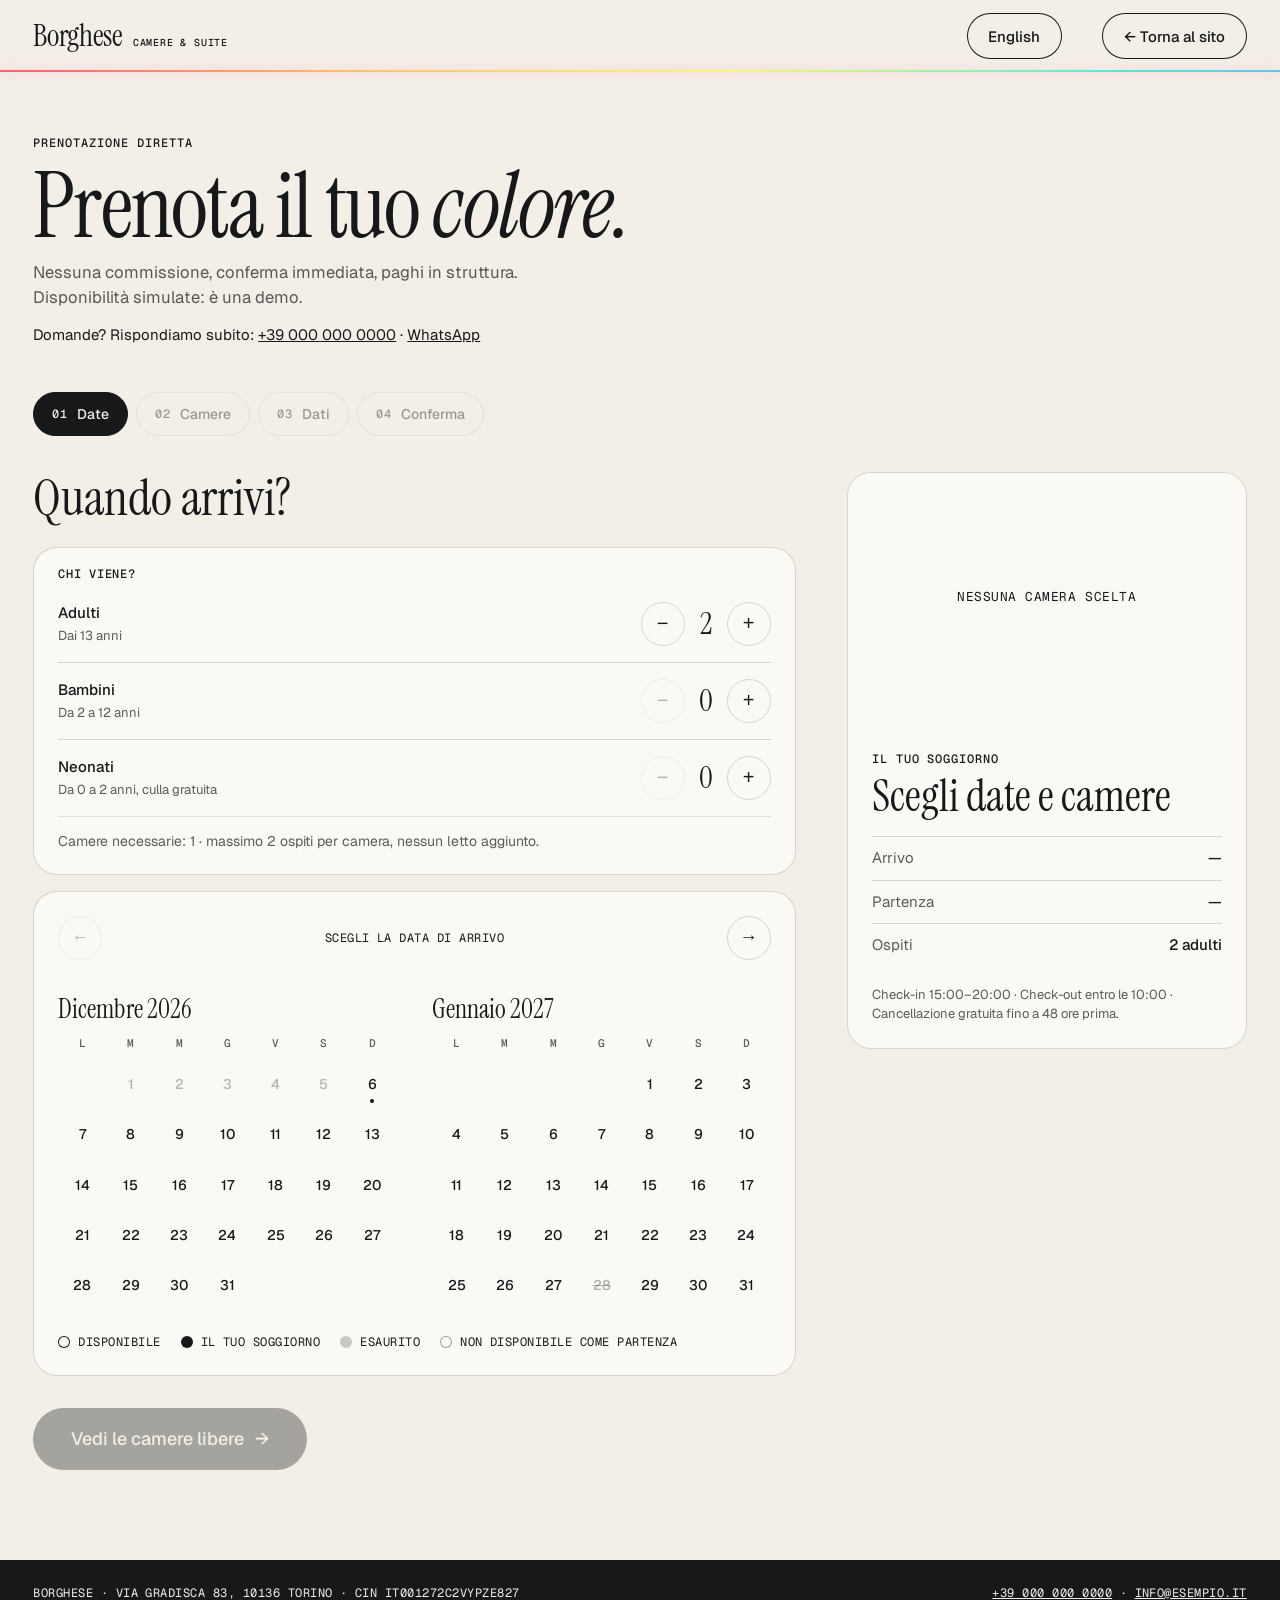
==== commit a481dbaa: "feat: group and family bookings, English flow, clearer calendar Fixes found by a 15-persona walkthro" ====
--- a/prenota.html
+++ b/prenota.html
@@ -4,7 +4,7 @@
   <meta charset="utf-8">
   <meta name="viewport" content="width=device-width, initial-scale=1">
   <title>Prenota diretto — Borghese, Torino</title>
-  <meta name="description" content="Prenota direttamente una camera da Borghese a Torino: disponibilità in tempo reale, nessuna commissione, conferma immediata.">
+  <meta name="description" content="Prenota direttamente una o più camere da Borghese a Torino: disponibilità in tempo reale, nessuna commissione, conferma immediata.">
   <meta name="theme-color" content="#f3efe6">
   <link rel="icon" href="assets/favicon.svg" type="image/svg+xml">
   <link rel="preconnect" href="https://fonts.googleapis.com">
@@ -19,134 +19,174 @@
   <header class="nav is-scrolled" data-nav>
     <span class="led nav__progress" style="--p:1"></span>
     <a class="nav__logo" href="./">Borghese<small>Camere &amp; Suite</small></a>
-    <a class="btn btn--ghost" href="./">← Torna al sito</a>
+    <button class="btn btn--ghost lang" type="button" data-lang-toggle lang="en">English</button>
+    <a class="btn btn--ghost nav__back" href="./" data-i18n="back">← Torna al sito</a>
   </header>
 
   <main id="main" class="booking">
     <header class="booking__head">
-      <p class="eyebrow">Prenotazione diretta · demo</p>
-      <h1 class="display">Prenota il tuo <em>colore.</em></h1>
-      <p class="booking__sub">Nessuna commissione, conferma immediata, paghi in struttura. Le disponibilità sono simulate: prova pure.</p>
+      <p class="eyebrow" data-i18n="eyebrow">Prenotazione diretta</p>
+      <h1 class="display" data-i18n-html="h1">Prenota il tuo <em>colore.</em></h1>
+      <p class="booking__sub" data-i18n="sub">Nessuna commissione, conferma immediata, paghi in struttura. Disponibilità simulate: è una demo.</p>
+      <p class="booking__help"><span data-i18n="help">Domande? Rispondiamo subito:</span> <a data-contact="phone" href="#">Telefono</a> · <a data-contact="whatsapp" href="#">WhatsApp</a></p>
     </header>
 
-    <ol class="stepper" aria-label="Passaggi della prenotazione">
-      <li><button type="button" data-goto="1" aria-current="step"><span class="mono">01</span> Date</button></li>
-      <li><button type="button" data-goto="2" disabled><span class="mono">02</span> Camera</button></li>
-      <li><button type="button" data-goto="3" disabled><span class="mono">03</span> Dati</button></li>
-      <li><button type="button" data-goto="4" disabled><span class="mono">04</span> Conferma</button></li>
+    <ol class="stepper" aria-label="Passaggi">
+      <li><button type="button" data-goto="1" aria-current="step"><span class="mono">01</span> <span data-i18n="step1">Date</span></button></li>
+      <li><button type="button" data-goto="2" disabled><span class="mono">02</span> <span data-i18n="step2">Camere</span></button></li>
+      <li><button type="button" data-goto="3" disabled><span class="mono">03</span> <span data-i18n="step3">Dati</span></button></li>
+      <li><button type="button" data-goto="4" disabled><span class="mono">04</span> <span data-i18n="step4">Conferma</span></button></li>
     </ol>
 
     <div class="booking__grid">
       <div class="booking__steps">
-        <!-- STEP 1 -->
+        <!-- STEP 1: ospiti + date -->
         <section class="step" data-step="1" aria-labelledby="s1-title">
-          <h2 id="s1-title" class="step__title" tabindex="-1">Quando arrivi?</h2>
+          <h2 id="s1-title" class="step__title" tabindex="-1" data-i18n="s1title">Quando arrivi?</h2>
+
+          <div class="guests" role="group" aria-labelledby="guests-title">
+            <p class="guests__title" id="guests-title" data-i18n="guestsTitle">Chi viene?</p>
+            <div class="guests__row" data-counter="adults" data-min="1">
+              <div><p class="guests__label" id="lbl-adults" data-i18n="adults">Adulti</p><p class="guests__help" data-i18n="adultsHelp">Dai 13 anni</p></div>
+              <div class="stepper-num" role="group" aria-labelledby="lbl-adults">
+                <button type="button" data-delta="-1" data-i18n-aria="less" aria-label="Meno">−</button>
+                <output aria-live="polite">2</output>
+                <button type="button" data-delta="1" data-i18n-aria="more" aria-label="Più">+</button>
+              </div>
+            </div>
+            <div class="guests__row" data-counter="children" data-min="0">
+              <div><p class="guests__label" id="lbl-children" data-i18n="children">Bambini</p><p class="guests__help" data-i18n="childrenHelp">Da 2 a 12 anni</p></div>
+              <div class="stepper-num" role="group" aria-labelledby="lbl-children">
+                <button type="button" data-delta="-1" data-i18n-aria="less" aria-label="Meno">−</button>
+                <output aria-live="polite">0</output>
+                <button type="button" data-delta="1" data-i18n-aria="more" aria-label="Più">+</button>
+              </div>
+            </div>
+            <div class="guests__row" data-counter="infants" data-min="0">
+              <div><p class="guests__label" id="lbl-infants" data-i18n="infants">Neonati</p><p class="guests__help" data-i18n="infantsHelp">Da 0 a 2 anni, culla gratuita</p></div>
+              <div class="stepper-num" role="group" aria-labelledby="lbl-infants">
+                <button type="button" data-delta="-1" data-i18n-aria="less" aria-label="Meno">−</button>
+                <output aria-live="polite">0</output>
+                <button type="button" data-delta="1" data-i18n-aria="more" aria-label="Più">+</button>
+              </div>
+            </div>
+            <p class="guests__rooms" data-rooms-needed aria-live="polite"></p>
+          </div>
+
           <div class="cal" data-cal>
             <div class="cal__nav">
-              <button type="button" class="cal__arrow" data-cal-prev aria-label="Mese precedente">←</button>
+              <button type="button" class="cal__arrow" data-cal-prev data-i18n-aria="prevMonth" aria-label="Mese precedente">←</button>
               <p class="cal__hint mono" data-cal-hint aria-live="polite">Scegli la data di arrivo</p>
-              <button type="button" class="cal__arrow" data-cal-next aria-label="Mese successivo">→</button>
-            </div>
+              <button type="button" class="cal__arrow" data-cal-next data-i18n-aria="nextMonth" aria-label="Mese successivo">→</button>
+            </div>
+            <div class="cal__notice" data-cal-notice role="status" hidden></div>
+            <p class="cal__filter" data-cal-filter hidden></p>
             <div class="cal__months" data-cal-months></div>
-            <ul class="cal__legend mono">
-              <li><i class="lg lg--free"></i>Disponibile</li>
-              <li><i class="lg lg--sel"></i>Il tuo soggiorno</li>
-              <li><i class="lg lg--full"></i>Tutto esaurito</li>
-            </ul>
-          </div>
-
-          <div class="guests">
-            <div class="guests__row">
-              <div>
-                <p class="guests__label">Adulti</p>
-                <p class="guests__help">Massimo 2 per camera</p>
-              </div>
-              <div class="stepper-num" role="group" aria-label="Numero di adulti">
-                <button type="button" data-adults="-1" aria-label="Meno un adulto">−</button>
-                <output data-adults-out aria-live="polite">2</output>
-                <button type="button" data-adults="1" aria-label="Più un adulto">+</button>
-              </div>
-            </div>
-            <label class="guests__row guests__row--check">
-              <span><span class="guests__label">Culla per neonato</span><span class="guests__help">0–2 anni, gratuita su richiesta</span></span>
-              <input type="checkbox" data-crib>
-            </label>
-          </div>
+            <div class="cal__foot">
+              <ul class="cal__legend mono">
+                <li><i class="lg lg--free"></i><span data-i18n="legendFree">Disponibile</span></li>
+                <li><i class="lg lg--sel"></i><span data-i18n="legendSel">Il tuo soggiorno</span></li>
+                <li><i class="lg lg--full"></i><span data-i18n="legendFull">Esaurito</span></li>
+                <li><i class="lg lg--blocked"></i><span data-i18n="legendBlocked">Non disponibile come partenza</span></li>
+              </ul>
+              <button type="button" class="link-btn link-btn--ink" data-cal-reset hidden data-i18n="reset">Cambia date</button>
+            </div>
+          </div>
+          <p class="cal__late" data-same-day hidden></p>
 
           <div class="step__actions">
-            <button class="btn btn--xl" type="button" data-next="2" disabled>Vedi le camere libere <span aria-hidden="true">→</span></button>
-          </div>
-        </section>
-
-        <!-- STEP 2 -->
+            <button class="btn btn--xl" type="button" data-next="2" disabled><span data-i18n="next1">Vedi le camere libere</span> <span aria-hidden="true">→</span></button>
+          </div>
+        </section>
+
+        <!-- STEP 2: camere (anche più di una) -->
         <section class="step" data-step="2" aria-labelledby="s2-title" hidden>
-          <h2 id="s2-title" class="step__title" tabindex="-1">Scegli la camera</h2>
+          <h2 id="s2-title" class="step__title" tabindex="-1" data-i18n="s2title">Scegli le camere</h2>
           <p class="step__lead" data-rooms-lead></p>
-          <div class="rooms-pick" data-rooms-pick role="radiogroup" aria-labelledby="s2-title"></div>
-          <p class="field__error" data-room-error role="alert"></p>
+          <div class="rooms-pick" data-rooms-pick role="group" aria-labelledby="s2-title"></div>
+          <p class="pick-count mono" data-pick-count aria-live="polite"></p>
           <div class="step__actions">
-            <button class="btn btn--ghost" type="button" data-goto="1">← Date</button>
-            <button class="btn btn--xl" type="button" data-next="3" disabled>Continua <span aria-hidden="true">→</span></button>
-          </div>
-        </section>
-
-        <!-- STEP 3 -->
+            <button class="btn btn--ghost" type="button" data-goto="1" data-i18n="backDates">← Date</button>
+            <button class="btn btn--xl" type="button" data-next="3" disabled><span data-i18n="next2">Continua</span> <span aria-hidden="true">→</span></button>
+          </div>
+        </section>
+
+        <!-- STEP 3: dati -->
         <section class="step" data-step="3" aria-labelledby="s3-title" hidden>
-          <h2 id="s3-title" class="step__title" tabindex="-1">I tuoi dati</h2>
+          <h2 id="s3-title" class="step__title" tabindex="-1" data-i18n="s3title">I tuoi dati</h2>
           <form class="form" data-form novalidate>
-            <div class="field"><label for="f-first">Nome</label><input id="f-first" name="firstName" autocomplete="given-name" required><p class="field__error" data-error="firstName"></p></div>
-            <div class="field"><label for="f-last">Cognome</label><input id="f-last" name="lastName" autocomplete="family-name" required><p class="field__error" data-error="lastName"></p></div>
-            <div class="field"><label for="f-email">Email</label><input id="f-email" name="email" type="email" autocomplete="email" required><p class="field__error" data-error="email"></p></div>
-            <div class="field"><label for="f-phone">Telefono</label><input id="f-phone" name="phone" type="tel" autocomplete="tel" placeholder="+39 …" required><p class="field__error" data-error="phone"></p></div>
-            <div class="field"><label for="f-arrival">Orario di arrivo</label>
-              <select id="f-arrival" name="arrival">
-                <option value="15:00–16:00">15:00 – 16:00</option><option value="16:00–17:00">16:00 – 17:00</option><option value="17:00–18:00" selected>17:00 – 18:00</option><option value="18:00–19:00">18:00 – 19:00</option><option value="19:00–20:00">19:00 – 20:00</option><option value="dopo le 20:00">Dopo le 20:00 (da concordare)</option>
+            <div class="field"><label for="f-first" data-i18n="firstName">Nome</label><input id="f-first" name="firstName" autocomplete="given-name" required aria-describedby="e-firstName"><p class="field__error" id="e-firstName" data-error="firstName"></p></div>
+            <div class="field"><label for="f-last" data-i18n="lastName">Cognome</label><input id="f-last" name="lastName" autocomplete="family-name" required aria-describedby="e-lastName"><p class="field__error" id="e-lastName" data-error="lastName"></p></div>
+            <div class="field"><label for="f-email" data-i18n="email">Email</label><input id="f-email" name="email" type="email" autocomplete="email" required aria-describedby="e-email"><p class="field__error" id="e-email" data-error="email"></p></div>
+            <div class="field"><label for="f-phone" data-i18n="phone">Telefono</label><input id="f-phone" name="phone" type="tel" autocomplete="tel" placeholder="+39 …" required aria-describedby="e-phone"><p class="field__error" id="e-phone" data-error="phone"></p></div>
+            <div class="field field--full"><label for="f-arrival" data-i18n="arrival">Orario di arrivo</label>
+              <select id="f-arrival" name="arrival" data-arrival>
+                <option value="" data-i18n="arrUnknown">Non lo so ancora</option><option value="15:00–16:00" data-i18n="arr1">15:00 – 16:00</option><option value="16:00–17:00" data-i18n="arr2">16:00 – 17:00</option><option value="17:00–18:00" data-i18n="arr3">17:00 – 18:00</option><option value="18:00–19:00" data-i18n="arr4">18:00 – 19:00</option><option value="19:00–20:00" data-i18n="arr5">19:00 – 20:00</option><option value="20:00–22:00" data-late data-i18n="arrLate1">20:00 – 22:00 (check-in express)</option><option value="dopo le 22:00" data-late data-i18n="arrLate2">Dopo le 22:00 (check-in express)</option>
               </select>
-            </div>
+              <p class="field__note" data-late-note hidden data-i18n="lateNote">Arrivi dopo le 20:00: prima dell'arrivo ti mandiamo su WhatsApp le istruzioni per entrare da solo.</p>
+            </div>
+            <label class="field--full check"><input type="checkbox" name="shuttleOn" data-shuttle-toggle> <span data-i18n="shuttle">Richiedi la navetta dall'aeroporto (a pagamento, prezzo confermato dal gestore)</span></label>
+            <div class="field field--full" data-shuttle hidden><label for="f-flight" data-i18n="flight">Orario di atterraggio</label><input id="f-flight" name="flight" type="time"></div>
             <fieldset class="field field--full pay">
-              <legend>Pagamento</legend>
-              <label class="pay__opt"><input type="radio" name="payment" value="struttura" checked><span><b>In struttura</b><small>Contanti o carta al check-in</small></span></label>
-              <label class="pay__opt"><input type="radio" name="payment" value="bonifico"><span><b>Bonifico anticipato</b><small>Ricevi l'IBAN via email</small></span></label>
+              <legend data-i18n="payment">Pagamento</legend>
+              <label class="pay__opt"><input type="radio" name="payment" value="struttura" checked><span><b data-i18n="payHere">In struttura</b><small data-i18n="payHereHelp">Contanti o carta al check-in</small></span></label>
+              <label class="pay__opt"><input type="radio" name="payment" value="bonifico"><span><b data-i18n="payWire">Bonifico anticipato</b><small data-i18n="payWireHelp">Ti mandiamo gli estremi via email</small></span></label>
             </fieldset>
-            <div class="field field--full"><label for="f-notes">Richieste (facoltativo)</label><textarea id="f-notes" name="notes" rows="3" placeholder="Es. arrivo per un concerto all'Inalpi Arena, culla, check-in tardivo…"></textarea></div>
-            <p class="field__error field--full" data-error="dates" role="alert"></p>
+            <label class="field--full check"><input type="checkbox" name="invoiceOn" data-invoice-toggle> <span data-i18n="invoiceOn">Mi serve la fattura</span></label>
+            <div class="form__invoice field--full" data-invoice hidden>
+              <div class="field"><label for="f-company" data-i18n="company">Ragione sociale (facoltativo)</label><input id="f-company" name="company" autocomplete="organization"></div>
+              <div class="field"><label for="f-vat" data-i18n="vat">Partita IVA o codice fiscale</label><input id="f-vat" name="vat" aria-describedby="e-vat"><p class="field__error" id="e-vat" data-error="vat"></p></div>
+              <div class="field field--full"><label for="f-sdi" data-i18n="sdi">Codice SDI o PEC (facoltativo)</label><input id="f-sdi" name="sdi"></div>
+            </div>
+            <div class="field field--full"><label for="f-notes" data-i18n="notes">Richieste (facoltativo)</label><textarea id="f-notes" name="notes" rows="3" data-i18n-ph="notesPh" placeholder="Es. arrivo tardi per un concerto, culla, piano terra…"></textarea></div>
+            <div class="terms field--full">
+              <p class="eyebrow" data-i18n="termsTitle">Prima di confermare</p>
+              <ul>
+                <li data-i18n="termCancel">Cancellazione gratuita fino a 48 ore prima dell'arrivo.</li>
+                <li data-i18n="termPay">Nessun pagamento online: paghi in struttura o con bonifico.</li>
+                <li data-i18n="termRules">Niente animali, non fumatori, niente feste.</li>
+                <li data-i18n="termTax">Tassa di soggiorno comunale da saldare in struttura.</li>
+              </ul>
+            </div>
+            <p class="field__error field--full" id="e-form" data-error="form" role="alert"></p>
             <div class="step__actions field--full">
-              <button class="btn btn--ghost" type="button" data-goto="2">← Camera</button>
-              <button class="btn btn--xl btn--led" type="submit">Conferma prenotazione <span aria-hidden="true">→</span></button>
+              <button class="btn btn--ghost" type="button" data-goto="2" data-i18n="backRooms">← Camere</button>
+              <button class="btn btn--xl btn--led" type="submit"><span data-i18n="submit">Conferma prenotazione</span> <span aria-hidden="true">→</span></button>
             </div>
           </form>
         </section>
 
-        <!-- STEP 4 -->
+        <!-- STEP 4: conferma -->
         <section class="step step--done" data-step="4" aria-labelledby="s4-title" hidden tabindex="-1">
-          <p class="eyebrow">Prenotazione confermata</p>
+          <p class="eyebrow" data-i18n="doneEyebrow">Prenotazione confermata</p>
           <h2 id="s4-title" class="display" data-done-title>Grazie.</h2>
           <div class="ticket" data-ticket></div>
           <div class="step__actions">
-            <a class="btn" href="#" data-ics download="borghese-prenotazione.ics">Aggiungi al calendario</a>
-            <a class="btn btn--ghost" href="gestione.html">Vedi nel pannello gestore</a>
-            <a class="btn btn--ghost" href="./">Torna al sito</a>
-          </div>
+            <a class="btn" href="#" data-ics download="borghese-prenotazione.ics" data-i18n="ics">Aggiungi al calendario</a>
+            <a class="btn btn--ghost" href="prenota.html" data-another data-i18n="another">Prenota altre date</a>
+            <a class="btn btn--ghost" href="./" data-i18n="home">Torna al sito</a>
+          </div>
+          <p class="demo-link"><a href="gestione.html" data-i18n="demoOwner">Demo: guarda come la vede il gestore →</a></p>
         </section>
       </div>
 
       <aside class="summary" id="riepilogo" aria-label="Riepilogo" data-summary>
-        <div class="summary__media" data-sum-media><span class="mono">Nessuna camera scelta</span></div>
+        <div class="summary__media" data-sum-media><span class="mono" data-i18n="sumNoRoom">Nessuna camera scelta</span></div>
         <div class="summary__body">
-          <p class="eyebrow" data-sum-type>Il tuo soggiorno</p>
-          <p class="summary__room" data-sum-room>Borghese</p>
+          <p class="eyebrow" data-sum-type data-i18n="sumTitle">Il tuo soggiorno</p>
+          <p class="summary__room" data-sum-room>Scegli date e camere</p>
           <dl class="summary__rows">
-            <div><dt>Arrivo</dt><dd data-sum-in>—</dd></div>
-            <div><dt>Partenza</dt><dd data-sum-out>—</dd></div>
-            <div><dt>Ospiti</dt><dd data-sum-guests>2 adulti</dd></div>
+            <div><dt data-i18n="sumIn">Arrivo</dt><dd data-sum-in>—</dd></div>
+            <div><dt data-i18n="sumOut">Partenza</dt><dd data-sum-out>—</dd></div>
+            <div><dt data-i18n="sumGuests">Ospiti</dt><dd data-sum-guests>2 adulti</dd></div>
           </dl>
           <div class="summary__price" data-sum-price hidden>
-            <div class="summary__line"><span data-sum-nights></span><span data-sum-sub></span></div>
-            <div class="summary__line summary__line--portal"><span>Sui portali</span><s data-sum-portal></s></div>
-            <div class="summary__total"><span>Totale</span><b data-sum-total></b></div>
+            <div data-sum-lines></div>
+            <div class="summary__line summary__line--portal"><span data-i18n="sumPortal">Sui portali (stima)</span><s data-sum-portal></s></div>
+            <div class="summary__total"><span data-i18n="sumTotal">Totale</span><b data-sum-total></b></div>
             <p class="summary__save"><span class="led"></span><span data-sum-save></span></p>
           </div>
-          <p class="summary__note">Check-in 15:00–20:00 · Check-out 08:00–10:00<br>Tassa di soggiorno da saldare in struttura.</p>
+          <p class="summary__note" data-i18n="sumNote">Check-in 15:00–20:00 · Check-out entro le 10:00 · Cancellazione gratuita fino a 48 ore prima.</p>
         </div>
       </aside>
     </div>
@@ -157,7 +197,7 @@
   <footer class="footer footer--slim">
     <div class="footer__bottom mono">
       <span>Borghese · Via Gradisca 83, 10136 Torino · CIN IT001272C2VYPZE827</span>
-      <span>Sito dimostrativo · nessun pagamento reale</span>
+      <span><a data-contact="phone" href="#">Telefono</a> · <a data-contact="email" href="#">Email</a></span>
     </div>
   </footer>
 
--- a/assets/css/style.css
+++ b/assets/css/style.css
@@ -41,7 +41,7 @@
 .skip:focus { transform: none; }
 
 .eyebrow { margin: 0; font: 500 12px/1.4 var(--mono); letter-spacing: 0.08em; text-transform: uppercase; }
-.mono { font-family: var(--mono); font-size: 0.78em; letter-spacing: 0.04em; text-transform: uppercase; }
+.mono { font-family: var(--mono); font-size: 0.85em; letter-spacing: 0.04em; text-transform: uppercase; }
 .display { margin: 0; font: 400 clamp(44px, 7.4vw, 128px) / 0.92 var(--serif); letter-spacing: -0.02em; }
 .display em, .hero__lead em { font-style: italic; }
 .dot { display: inline-block; width: 8px; height: 8px; margin-left: 8px; border-radius: 50%; background: var(--dot, currentColor); vertical-align: middle; }
@@ -73,11 +73,12 @@
 @keyframes led-border { to { background-position: 0 0, -200% 0; } }
 
 /* ---------- loader */
+html.is-loading { overflow: hidden; } /* niente scroll (anche touch) mentre gira il loader */
 .loader { display: none; }
 .js .loader {
   position: fixed; inset: 0; z-index: 100; display: grid; place-items: center;
   background: var(--ink); color: var(--paper);
-  animation: loader-safety 0s 5s forwards; /* se i CDN non rispondono il sito resta usabile */
+  animation: loader-safety 0s 3.5s forwards; /* se i CDN non rispondono il sito resta usabile */
 }
 @keyframes loader-safety { to { visibility: hidden; opacity: 0; } }
 .loader__word { font: 400 clamp(64px, 14vw, 220px) / 1 var(--serif); letter-spacing: -0.02em; }
@@ -119,26 +120,33 @@
 .menu nav { display: flex; flex-direction: column; gap: 6px; }
 .menu a { font: 400 clamp(44px, 12vw, 80px) / 1 var(--serif); text-decoration: none; }
 .menu .menu__book { margin-top: 24px; font: 500 18px/1 var(--sans); }
+.menu .menu__contact { margin: 18px 0 0; font: 400 16px/1.6 var(--sans); }
+.menu .menu__contact a { font: inherit; text-decoration: underline; }
 body.menu-open .nav { color: var(--paper); background: transparent; backdrop-filter: none; }
 
 .mobile-book { display: none; }
 
 /* ---------- hero */
 .hero { position: relative; height: 100svh; min-height: 560px; overflow: hidden; background: var(--hero-tint, #dfe8da); transition: background-color 1.4s var(--ease); }
-/* Arco (i portici di Torino). GSAP anima solo --rise (1 = chiuso, intro) e --open (1 = schermo pieno, scroll). */
+/* Arco (i portici di Torino). GSAP anima solo --rise (1 = arco sotto lo schermo, intro) e --open (1 = schermo pieno, scroll).
+   La foto ha lo stesso box dell'arco: sale intera da dietro la scritta e mostra la camera, non un dettaglio zoomato. */
 .hero__media {
   position: absolute; inset: 0; z-index: 1;
   --w: min(28vw, 520px); --t: 17svh; --b: 23svh;
   --rise: 0; --open: 0;
   --k: calc(1 - var(--open));
-  clip-path: inset(
-    calc((var(--t) + (100svh - var(--t) - var(--b)) * var(--rise)) * var(--k))
-    calc((100vw - var(--w)) / 2 * var(--k))
-    calc(var(--b) * var(--k))
-    round calc(var(--w) / 2 * var(--k)) calc(var(--w) / 2 * var(--k)) 0 0
-  );
-}
-.hero__media img { position: absolute; inset: 0; width: 100%; height: 100%; object-fit: cover; opacity: 0; transform: scale(1.08); transition: opacity 1.4s var(--ease), transform 7s linear; }
+  --shift: calc((100svh - var(--t)) * var(--rise));
+  --top: calc((var(--t) + var(--shift)) * var(--k));
+  --bottom: calc((var(--b) - var(--shift)) * var(--k));
+  --side: calc((100vw - var(--w)) / 2 * var(--k));
+  --round: calc(var(--w) / 2 * var(--k));
+  clip-path: inset(var(--top) var(--side) var(--bottom) round var(--round) var(--round) 0 0);
+}
+.hero__media img {
+  position: absolute; top: var(--top); left: var(--side);
+  width: calc(100% - 2 * var(--side)); height: calc(100% - var(--top) - var(--bottom)); max-width: none;
+  object-fit: cover; opacity: 0; transform: scale(1.08); transition: opacity 1.4s var(--ease), transform 7s linear;
+}
 .hero__media img.is-active { opacity: 1; transform: scale(1); }
 .hero__top { position: absolute; z-index: 3; top: calc(var(--nav-h) + 20px); left: var(--gutter); right: var(--gutter); display: flex; justify-content: space-between; align-items: flex-start; }
 .hero__room { text-align: right; }
@@ -151,14 +159,14 @@
 .hero__lead { margin: 0 0 20px; font: 400 clamp(26px, 2.4vw, 38px) / 1.05 var(--serif); }
 .score { display: inline-flex; align-items: center; gap: 12px; text-decoration: none; }
 .score b { font: 400 52px/1 var(--serif); }
-.score span { font: 500 11px/1.35 var(--mono); letter-spacing: 0.06em; text-transform: uppercase; }
+.score span { font: 500 12px/1.35 var(--mono); letter-spacing: 0.06em; text-transform: uppercase; }
 
 .quickbook {
   display: grid; grid-template-columns: 1fr 1fr; gap: 6px; width: min(30vw, 440px); padding: 8px; border-radius: 22px;
   background: color-mix(in srgb, var(--paper-2) 82%, transparent); backdrop-filter: blur(12px); -webkit-backdrop-filter: blur(12px);
 }
 .quickbook label { display: flex; flex-direction: column; gap: 4px; padding: 10px 14px; border-radius: 14px; background: var(--paper-2); cursor: pointer; }
-.quickbook label span { font-size: 10px; }
+.quickbook label span { font-size: 11px; }
 .quickbook input, .quickbook select { min-height: 26px; padding: 0; border: 0; background: transparent; color: var(--ink); font: 500 15px/1.2 var(--sans); }
 .quickbook .btn { min-height: 100%; border-radius: 14px; }
 
@@ -167,7 +175,7 @@
 .marquee__track { display: flex; width: max-content; }
 .js .marquee__track { animation: marquee 48s linear infinite; }
 .marquee p { margin: 0; padding-right: 0.6em; font: 400 clamp(32px, 4.2vw, 64px) / 1.1 var(--serif); white-space: nowrap; }
-.marquee b { display: inline-block; margin: 0 0.5em; padding: 0.5em 0.9em; border: 1px solid rgba(243, 239, 230, 0.3); border-radius: 99px; font: 400 clamp(11px, 0.95vw, 14px) / 1 var(--mono); letter-spacing: 0.06em; vertical-align: middle; }
+.marquee b { display: inline-block; margin: 0 0.5em; padding: 0.5em 0.9em; border: 1px solid rgba(243, 239, 230, 0.3); border-radius: 99px; font: 400 clamp(13px, 1vw, 15px) / 1 var(--mono); letter-spacing: 0.06em; vertical-align: middle; }
 .marquee .dot { width: 0.22em; height: 0.22em; margin: 0 0.45em; background: var(--led); background-size: 800% 100%; }
 @keyframes marquee { to { transform: translateX(-50%); } }
 
@@ -188,10 +196,10 @@
 .room__type { margin: 0 0 1.8em; }
 .room__blurb { max-width: 34ch; margin: 0; font-size: clamp(17px, 1.35vw, 21px); line-height: 1.45; }
 .chips { display: flex; flex-wrap: wrap; gap: 8px; margin: 1.8em 0 2.4em; padding: 0; list-style: none; }
-.chips li { padding: 0.45em 0.95em; border: 1px solid color-mix(in srgb, currentColor 35%, transparent); border-radius: 99px; font-size: 13px; }
+.chips li { padding: 0.45em 0.95em; border: 1px solid color-mix(in srgb, currentColor 35%, transparent); border-radius: 99px; font-size: 14px; }
 .room__book { display: flex; flex-wrap: wrap; align-items: center; gap: 20px 28px; }
 .room__price { margin: 0; font: 400 42px/1 var(--serif); }
-.room__price .mono { font-size: 11px; }
+.room__price .mono { font-size: 12px; }
 .room__media { display: grid; grid-template-columns: 1fr 1fr; gap: 1.6vw; align-items: start; }
 .room__main { grid-column: 1 / -1; aspect-ratio: 4 / 3; overflow: hidden; border-radius: var(--radius); }
 .room__main img { width: 100%; height: 118%; object-fit: cover; }
@@ -229,6 +237,22 @@
 .amenities__list li { display: flex; flex-wrap: wrap; align-items: baseline; gap: 4px 16px; padding: 20px 0; border-top: 1px solid var(--line); font: 400 clamp(22px, 1.8vw, 30px) / 1.1 var(--serif); break-inside: avoid; }
 .amenities__list .mono { width: 2.4em; font-size: 11px; }
 .amenities__list small { width: 100%; padding-left: calc(2.4em * 11 / 22 * 1.6 + 16px); color: var(--soft); font: 400 13px/1.3 var(--sans); }
+
+/* ---------- info pratiche (FAQ nativa con <details>) */
+.info { display: grid; grid-template-columns: minmax(0, 5fr) minmax(0, 7fr); gap: 3vh 5vw; padding: 4vh var(--gutter) 16vh; }
+.info__head { position: sticky; top: calc(var(--nav-h) + 5vh); align-self: start; }
+.info__head .display { margin: 16px 0 28px; font-size: clamp(44px, 5.4vw, 92px); }
+.info__contact { display: flex; flex-wrap: wrap; align-items: center; gap: 10px; }
+.info__contact p { width: 100%; margin: 0 0 6px; font-size: 17px; }
+.faq details { border-top: 1px solid var(--line); }
+.faq details:last-child { border-bottom: 1px solid var(--line); }
+.faq summary { display: flex; justify-content: space-between; align-items: center; gap: 16px; min-height: 64px; padding: 14px 0; font: 400 clamp(22px, 1.8vw, 30px) / 1.15 var(--serif); list-style: none; cursor: pointer; }
+.faq summary::-webkit-details-marker { display: none; }
+.faq summary::after { content: "+"; flex: none; display: grid; place-items: center; width: 36px; height: 36px; border: 1px solid var(--line); border-radius: 50%; font: 400 20px/1 var(--sans); transition: transform 0.5s var(--ease); }
+.faq details[open] summary::after { transform: rotate(45deg); }
+.faq details p { max-width: 58ch; margin: 0 0 22px; font-size: 17px; line-height: 1.55; }
+.info__en { grid-column: 2; display: grid; gap: 14px; justify-items: start; padding: 28px; border-radius: 20px; background: var(--ink); color: var(--paper); }
+.info__en p:not(.eyebrow) { margin: 0; font-size: 17px; line-height: 1.55; }
 
 /* ---------- area */
 .area { display: grid; grid-template-columns: minmax(0, 5fr) minmax(0, 7fr); gap: 5vw; padding: 16vh var(--gutter) 12vh; background: var(--ink); color: var(--paper); }
@@ -245,9 +269,9 @@
 .map__home circle { fill: #f472b6; }
 .map__home text { font: 400 40px var(--serif); text-transform: none; letter-spacing: 0; }
 .map__pulse { fill: rgba(244, 114, 182, 0.28); transform-box: fill-box; transform-origin: center; animation: pulse 2.6s var(--ease) infinite; }
-.map__label { fill: #ffc371 !important; font-size: 15px !important; }
+.map text.map__label { fill: #ffc371; font-size: 15px; }
 .map__route { filter: drop-shadow(0 0 6px rgba(167, 139, 250, 0.7)); }
-.map figcaption { margin-top: 8px; color: rgba(243, 239, 230, 0.6); font-size: 11px; text-align: right; }
+.map figcaption { margin-top: 8px; color: rgba(243, 239, 230, 0.7); font-size: 12px; text-align: right; }
 @keyframes pulse { 0% { transform: scale(0.6); opacity: 1; } 100% { transform: scale(2.2); opacity: 0; } }
 .distances { grid-column: 1 / -1; display: grid; grid-template-columns: repeat(auto-fill, minmax(min(100%, 280px), 1fr)); column-gap: 4vw; margin: 4vh 0 0; }
 .distances div { display: flex; justify-content: space-between; gap: 16px; padding: 16px 0; border-top: 1px solid rgba(243, 239, 230, 0.16); }
@@ -266,11 +290,14 @@
 .js .quotes { overflow: hidden; mask-image: linear-gradient(90deg, transparent, #000 8%, #000 92%, transparent); -webkit-mask-image: linear-gradient(90deg, transparent, #000 8%, #000 92%, transparent); }
 .quotes__track { display: flex; gap: 20px; width: max-content; }
 .quotes__track.is-running { animation: marquee 70s linear infinite; }
-.quotes:hover .quotes__track, .quotes:focus-within .quotes__track { animation-play-state: paused; }
+.quotes:hover .quotes__track, .quotes:focus-within .quotes__track, .quotes.is-paused .quotes__track { animation-play-state: paused; }
+.pause { min-height: 32px; margin-left: 10px; padding: 0 12px; border: 1px solid currentColor; border-radius: 99px; background: transparent; color: inherit; font: 500 11px/1 var(--mono); letter-spacing: 0.06em; text-transform: uppercase; cursor: pointer; vertical-align: middle; }
+.pause[aria-pressed="true"] { background: var(--ink); color: var(--paper); border-color: var(--ink); }
 .quotes blockquote { display: flex; flex-direction: column; justify-content: space-between; width: min(380px, 78vw); min-height: 220px; margin: 0; padding: 28px; border: 1px solid var(--line); border-radius: 18px; background: var(--paper-2); }
 .quotes p { margin: 0 0 28px; font: 400 27px/1.12 var(--serif); }
 .quotes cite { font: 500 11px var(--mono); font-style: normal; letter-spacing: 0.06em; text-transform: uppercase; }
-.reviews__source { grid-column: 1 / -1; margin: 0; color: var(--soft); font-size: 11px; }
+.reviews__source { grid-column: 1 / -1; display: flex; flex-wrap: wrap; align-items: center; gap: 12px 24px; font-size: 14px; }
+.reviews__source p { margin: 0; color: var(--soft); }
 
 /* ---------- cta + footer */
 .cta { position: relative; overflow: hidden; padding: 18vh var(--gutter) 16vh; background: var(--ink); color: var(--paper); text-align: center; }
@@ -286,7 +313,7 @@
 .footer__grid { display: grid; grid-template-columns: repeat(4, minmax(0, 1fr)); gap: 24px; padding: 4vh 0; border-top: 1px solid rgba(243, 239, 230, 0.16); }
 .footer__grid p:last-child { margin: 0.7em 0 0; line-height: 1.55; }
 .todo { opacity: 0.6; font-style: italic; }
-.footer__bottom { display: flex; flex-wrap: wrap; justify-content: space-between; gap: 12px 24px; padding-top: 24px; border-top: 1px solid rgba(243, 239, 230, 0.16); font-size: 11px; }
+.footer__bottom { display: flex; flex-wrap: wrap; justify-content: space-between; gap: 12px 24px; padding-top: 24px; border-top: 1px solid rgba(243, 239, 230, 0.16); font-size: 12px; }
 
 /* ---------- responsive */
 @media (max-width: 1100px) {
@@ -305,9 +332,14 @@
     animation: led-border 6s linear infinite; transform: translateY(160%); transition: transform 0.6s var(--ease);
   }
   .mobile-book.is-visible { transform: none; }
-  .hero__media { --w: 74vw; --t: 21svh; --b: 37svh; }
+  /* la barra "Prenota diretto" è sempre visibile su mobile: hero alzato per farle spazio */
+  .hero__media { --w: 84vw; --t: 18svh; --b: 41svh; }
+  .hero__title { bottom: calc(-0.1em + 86px); }
   .hero__word { font-size: 25vw; }
-  .hero__foot { bottom: calc(21vw + 10px); justify-content: center; text-align: center; }
+  .hero__foot { bottom: calc(21vw + 96px); justify-content: center; text-align: center; }
+  .info { grid-template-columns: 1fr; }
+  .info__head { position: static; }
+  .info__en { grid-column: 1; }
   .hero__intro { max-width: 100%; }
   .hero__lead { font-size: 26px; margin-bottom: 12px; }
   .score b { font-size: 40px; }
@@ -323,6 +355,11 @@
   .details__track li { scroll-snap-align: center; }
   .details__hint { display: none; }
   .amenities__list { columns: 1; }
+  /* la mappa si rimpicciolisce ~0.6x: testi SVG più grandi, etichette secondarie nascoste */
+  .map text { font-size: 24px; }
+  .map text.map__label { font-size: 26px; }
+  .map__home text { font-size: 66px; }
+  .map__poi--minor text { display: none; }
   .footer__grid { grid-template-columns: 1fr 1fr; }
   .footer { padding-bottom: 96px; }
 }
--- a/assets/css/booking.css
+++ b/assets/css/booking.css
@@ -27,23 +27,37 @@
 .cal__filter button { min-height: 44px; padding: 0 4px; border: 0; background: none; color: inherit; font: inherit; text-decoration: underline; cursor: pointer; }
 .cal__months { display: grid; grid-template-columns: repeat(auto-fit, minmax(250px, 1fr)); gap: 36px; margin-top: 20px; }
 .month__title { margin: 0 0 14px; font: 400 26px/1 var(--serif); text-transform: capitalize; }
+.cal__notice { margin-top: 16px; padding: 16px 18px; border-radius: 16px; background: color-mix(in srgb, #ffc371 30%, var(--paper-2)); font-size: 15px; }
+.cal__notice p { margin: 0; }
+.cal__alts { display: flex; flex-wrap: wrap; align-items: center; gap: 8px; margin-top: 10px !important; }
+.chip-btn { min-height: 40px; padding: 0 14px; border: 1px solid var(--ink); border-radius: 99px; background: var(--paper-2); color: var(--ink); font: 500 14px var(--sans); cursor: pointer; }
+.chip-btn:hover { background: var(--ink); color: var(--paper); }
+.cal__filter:not([hidden]) { display: flex; }
+.cal__late { margin: 12px 0 0; padding: 14px 18px; border-radius: 14px; background: color-mix(in srgb, #ffc371 30%, var(--paper-2)); font-size: 15px; }
+.link-btn--ink { color: var(--ink); }
 .month__grid { display: grid; grid-template-columns: repeat(7, 1fr); row-gap: 2px; }
 .month__grid span { padding-bottom: 8px; color: var(--soft); font: 500 11px var(--mono); text-align: center; }
 .day { position: relative; aspect-ratio: 1; min-height: 40px; border: 0; border-radius: 0; background: transparent; color: inherit; font: 500 14px var(--sans); cursor: pointer; }
-.day:hover:not(:disabled) { border-radius: 50%; background: var(--range); }
-.day:disabled { color: color-mix(in srgb, currentColor 30%, transparent); cursor: default; }
+.day:hover:not([aria-disabled="true"]) { border-radius: 50%; background: var(--range); }
+.day[aria-disabled="true"] { color: color-mix(in srgb, currentColor 30%, transparent); cursor: default; }
+.day:focus-visible { outline-offset: -2px; border-radius: 50%; }
 .day.is-full { color: color-mix(in srgb, currentColor 32%, transparent); text-decoration: line-through; }
-.day.is-blocked { color: color-mix(in srgb, currentColor 40%, transparent); }
+.day.is-blocked { color: color-mix(in srgb, currentColor 40%, transparent); text-decoration: underline dotted; }
 .day.is-range, .day.is-preview { border-radius: 0; background: var(--range); }
 .day.is-start, .day.is-end { border-radius: 50%; background: var(--ink); color: var(--paper); text-decoration: none; }
 .day.is-today::after { content: ""; position: absolute; left: 50%; bottom: 5px; width: 4px; height: 4px; margin-left: -2px; border-radius: 50%; background: currentColor; }
-.cal__legend { display: flex; flex-wrap: wrap; gap: 20px; margin: 24px 0 0; padding: 0; list-style: none; font-size: 11px; }
+.cal__foot { display: flex; flex-wrap: wrap; justify-content: space-between; align-items: center; gap: 12px 24px; margin-top: 24px; }
+.cal__legend { display: flex; flex-wrap: wrap; gap: 12px 20px; margin: 0; padding: 0; list-style: none; font-size: 12px; }
 .lg { display: inline-block; width: 12px; height: 12px; margin-right: 8px; border-radius: 50%; vertical-align: -2px; }
 .lg--free { box-shadow: inset 0 0 0 1px currentColor; }
 .lg--sel { background: var(--ink); }
 .lg--full { background: color-mix(in srgb, currentColor 22%, transparent); }
-
-.guests { margin-top: 16px; padding: 4px 24px; }
+.lg--blocked { box-shadow: inset 0 0 0 1px currentColor; opacity: 0.4; }
+
+.guests { margin-bottom: 16px; padding: 18px 24px 8px; }
+.guests__title { margin: 0 0 4px; font: 500 12px var(--mono); letter-spacing: 0.06em; text-transform: uppercase; }
+.guests__rooms { margin: 0; padding: 14px 0; border-top: 1px solid var(--line); color: var(--soft); font-size: 14px; }
+.stepper-num button:disabled { opacity: 0.3; cursor: not-allowed; }
 .guests__row { display: flex; justify-content: space-between; align-items: center; gap: 16px; padding: 16px 0; }
 .guests__row + .guests__row { border-top: 1px solid var(--line); }
 .guests__row--check { cursor: pointer; }
@@ -68,8 +82,10 @@
 .pick__img { aspect-ratio: 4 / 3; overflow: hidden; border-radius: 12px; }
 .pick__img img { width: 100%; height: 100%; object-fit: cover; }
 .pick__name { display: block; font: 400 36px/1 var(--serif); }
-.pick__type { display: block; margin-top: 6px; font-size: 11px; }
-.pick__status { display: inline-block; margin-top: 10px; padding: 4px 9px; border-radius: 99px; background: color-mix(in srgb, var(--room) 55%, var(--paper-2)); font-size: 10px; }
+.pick__type { display: block; margin-top: 6px; font-size: 12px; }
+.pick__feat { display: block; margin-top: 6px; color: var(--soft); font-size: 14px; }
+.pick-count { margin: 14px 0 0; font-size: 12px; }
+.pick__status { display: inline-block; margin-top: 10px; padding: 4px 9px; border-radius: 99px; background: color-mix(in srgb, var(--room) 55%, var(--paper-2)); font-size: 12px; }
 .pick__price { text-align: right; }
 .pick__price b { display: block; font: 400 34px/1 var(--serif); }
 .pick__price small { color: var(--soft); font-size: 12px; }
@@ -87,12 +103,23 @@
 .field [aria-invalid="true"] { border-color: #b42318; }
 .field__error { margin: 0; color: #b42318; font-size: 13px; }
 .field__error:empty { display: none; }
+.field__note { margin: 4px 0 0; color: var(--soft); font-size: 14px; }
+.check { display: flex; align-items: center; gap: 12px; min-height: 44px; font-size: 16px; cursor: pointer; }
+.check input { width: 20px; height: 20px; flex: none; accent-color: var(--ink); }
+.form__invoice:not([hidden]) { display: grid; grid-template-columns: 1fr 1fr; gap: 16px; }
+.terms { padding: 18px 22px; border: 1px solid var(--line); border-radius: 16px; background: var(--paper-2); }
+.terms ul { margin: 10px 0 0; padding-left: 18px; font-size: 15px; line-height: 1.6; }
+.booking__help { margin: 14px 0 0; font-size: 15px; }
+.lang { margin-right: 8px; }
+.demo-link { margin: 20px 0 0; font-size: 14px; color: var(--soft); }
+.ticket__help { margin: 14px 0 0; font-size: 14px; }
 .pay { display: block; }
 .pay legend { margin-bottom: 4px; }
 .pay__opt { display: inline-flex; align-items: flex-start; gap: 12px; width: calc(50% - 6px); margin-top: 8px; padding: 16px; border: 1px solid var(--line); border-radius: 14px; background: var(--paper-2); cursor: pointer; vertical-align: top; }
 .pay__opt + .pay__opt { margin-left: 8px; }
 .pay__opt:has(input:checked) { border-color: var(--ink); box-shadow: inset 0 0 0 1px var(--ink); }
 .pay__opt input { width: 18px; height: 18px; margin: 2px 0 0; accent-color: var(--ink); }
+.field .pay__opt { font: 400 16px/1.35 var(--sans); letter-spacing: normal; text-transform: none; }
 .pay__opt b { display: block; font-weight: 500; }
 .pay__opt small { display: block; color: var(--soft); font-size: 13px; }
 
@@ -211,5 +238,7 @@
   .form { grid-template-columns: 1fr; }
   .pay__opt { width: 100%; }
   .pay__opt + .pay__opt { margin-left: 0; }
+  .form__invoice:not([hidden]) { grid-template-columns: 1fr; }
+  .nav__back { display: none; }
   .step__actions .btn--xl { width: 100%; }
 }
